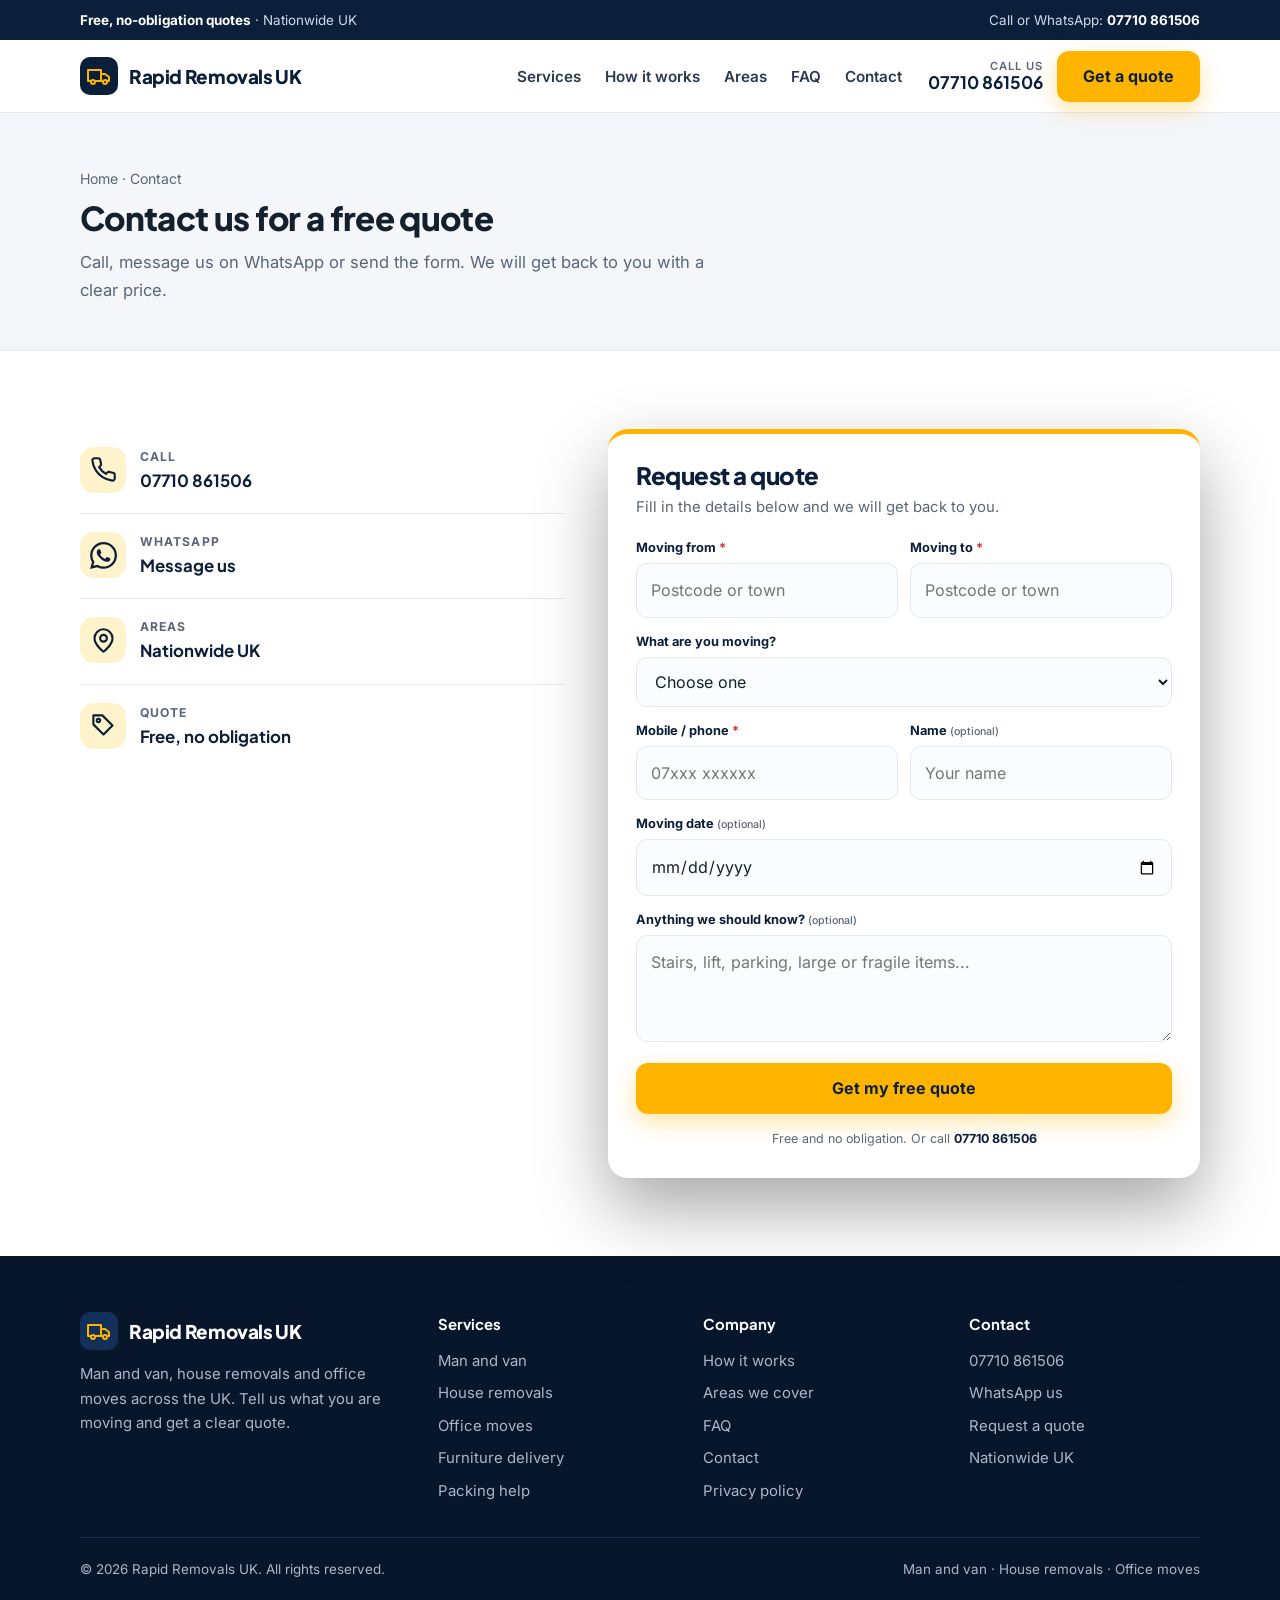
==== contact/index.html @ 9b93df80 "Suprascriere fisiere" ====
<!DOCTYPE html>
<html lang="en-GB">
<head>
<meta charset="UTF-8">
<meta name="viewport" content="width=device-width, initial-scale=1">
<title>Contact & Free Quote | Rapid Removals UK</title>
<meta name="description" content="Call, WhatsApp or send a request for a free removals quote anywhere in the UK.">
<link rel="canonical" href="https://www.example.co.uk/contact/">
<meta name="robots" content="index, follow, max-image-preview:large">
<meta name="theme-color" content="#0b1f3a">
<meta property="og:type" content="website">
<meta property="og:locale" content="en_GB">
<meta property="og:site_name" content="Rapid Removals UK">
<meta property="og:title" content="Contact & Free Quote | Rapid Removals UK">
<meta property="og:description" content="Call, WhatsApp or send a request for a free removals quote anywhere in the UK.">
<meta property="og:url" content="https://www.example.co.uk/contact/">
<link rel="icon" href="/favicon.svg" type="image/svg+xml">
<link rel="stylesheet" href="/assets/fonts.css">
<link rel="stylesheet" href="/assets/style.css">
</head>
<body>
<div class="topbar"><div class="wrap"><span><b>Free, no-obligation quotes</b> · Nationwide UK</span><span>Call or WhatsApp: <b>07710 861506</b></span></div></div>
<header class="hdr">
  <div class="wrap">
    <a class="brand" href="/" aria-label="Rapid Removals UK home"><i><svg viewBox="0 0 24 24" fill="none" stroke="#ffb400" stroke-width="2" stroke-linecap="round" stroke-linejoin="round"><path d="M1 6h13v11H1zM14 10h4l4 3v4h-8z"/><circle cx="6" cy="18" r="2" fill="#0b1f3a"/><circle cx="18" cy="18" r="2" fill="#0b1f3a"/></svg></i><span>Rapid Removals UK</span></a>
    <nav class="nav" aria-label="Main"><a href="/#services">Services</a><a href="/#how">How it works</a><a href="/#areas">Areas</a><a href="/#faq">FAQ</a><a href="/contact/">Contact</a></nav>
    <div class="hdr-cta"><a class="hdr-tel" href="tel:+447710861506"><span>Call us</span><b>07710 861506</b></a><a class="btn btn-p" href="/#quote">Get a quote</a></div>
    <button class="burger" aria-label="Menu" aria-expanded="false"><span></span></button>
  </div>
  <nav class="mnav" aria-label="Mobile"><a href="/#services">Services</a><a href="/#how">How it works</a><a href="/#areas">Areas</a><a href="/#faq">FAQ</a><a href="/contact/">Contact</a><a class="btn btn-d btn-blk" href="tel:+447710861506"><svg viewBox="0 0 24 24" fill="none" stroke="currentColor" stroke-width="1.9" stroke-linecap="round" stroke-linejoin="round" aria-hidden="true"><path d="M22 16.9v3a2 2 0 0 1-2.2 2 19.8 19.8 0 0 1-8.6-3.1 19.5 19.5 0 0 1-6-6A19.8 19.8 0 0 1 2.1 4.2 2 2 0 0 1 4.1 2h3a2 2 0 0 1 2 1.7c.1 1 .4 1.9.7 2.8a2 2 0 0 1-.5 2.1L8.1 9.9a16 16 0 0 0 6 6l1.3-1.2a2 2 0 0 1 2.1-.5c.9.3 1.8.6 2.8.7a2 2 0 0 1 1.7 2z"/></svg> 07710 861506</a><a class="btn btn-p btn-blk" href="/#quote">Get a free quote</a></nav>
</header>
<main>
<div class="page-h"><div class="wrap"><div class="crumb"><a href="/">Home</a> · Contact</div><h1>Contact us for a free quote</h1><p>Call, message us on WhatsApp or send the form. We will get back to you with a clear price.</p></div></div>
<section><div class="wrap"><div class="contact">
<div>
<div class="crow"><div class="ic"><svg viewBox="0 0 24 24" fill="none" stroke="currentColor" stroke-width="1.9" stroke-linecap="round" stroke-linejoin="round" aria-hidden="true"><path d="M22 16.9v3a2 2 0 0 1-2.2 2 19.8 19.8 0 0 1-8.6-3.1 19.5 19.5 0 0 1-6-6A19.8 19.8 0 0 1 2.1 4.2 2 2 0 0 1 4.1 2h3a2 2 0 0 1 2 1.7c.1 1 .4 1.9.7 2.8a2 2 0 0 1-.5 2.1L8.1 9.9a16 16 0 0 0 6 6l1.3-1.2a2 2 0 0 1 2.1-.5c.9.3 1.8.6 2.8.7a2 2 0 0 1 1.7 2z"/></svg></div><div><span>Call</span><b><a href="tel:+447710861506">07710 861506</a></b></div></div>
<div class="crow"><div class="ic"><svg viewBox="0 0 24 24" fill="currentColor" stroke="none" stroke-width="1.9" stroke-linecap="round" stroke-linejoin="round" aria-hidden="true"><path d="M17.472 14.382c-.297-.149-1.758-.867-2.03-.967-.273-.099-.471-.148-.67.15-.197.297-.767.966-.94 1.164-.173.199-.347.223-.644.075-.297-.15-1.255-.463-2.39-1.475-.883-.788-1.48-1.761-1.653-2.059-.173-.297-.018-.458.13-.606.134-.133.298-.347.446-.52.149-.174.198-.298.298-.497.099-.198.05-.371-.025-.52-.075-.149-.669-1.612-.916-2.207-.242-.579-.487-.5-.669-.51-.173-.008-.371-.01-.57-.01-.198 0-.52.074-.792.372-.272.297-1.04 1.016-1.04 2.479 0 1.462 1.065 2.875 1.213 3.074.149.198 2.096 3.2 5.077 4.487.709.306 1.262.489 1.694.625.712.227 1.36.195 1.871.118.571-.085 1.758-.719 2.006-1.413.248-.694.248-1.289.173-1.413-.074-.124-.272-.198-.57-.347m-5.421 7.403h-.004a9.87 9.87 0 01-5.031-1.378l-.361-.214-3.741.982.998-3.648-.235-.374a9.86 9.86 0 01-1.51-5.26c.001-5.45 4.436-9.884 9.888-9.884 2.64 0 5.122 1.03 6.988 2.898a9.825 9.825 0 012.893 6.994c-.003 5.45-4.437 9.884-9.885 9.884m8.413-18.297A11.815 11.815 0 0012.05 0C5.495 0 .16 5.335.157 11.892c0 2.096.547 4.142 1.588 5.945L.057 24l6.305-1.654a11.882 11.882 0 005.683 1.448h.005c6.554 0 11.89-5.335 11.893-11.893a11.821 11.821 0 00-3.48-8.413Z"/></svg></div><div><span>WhatsApp</span><b><a href="https://wa.me/447710861506?text=Hello%21%20I%27d%20like%20a%20removals%20quote." target="_blank" rel="noopener">Message us</a></b></div></div>
<div class="crow"><div class="ic"><svg viewBox="0 0 24 24" fill="none" stroke="currentColor" stroke-width="1.9" stroke-linecap="round" stroke-linejoin="round" aria-hidden="true"><path d="M20 10c0 6-8 12-8 12s-8-6-8-12a8 8 0 1 1 16 0z"/><circle cx="12" cy="10" r="3"/></svg></div><div><span>Areas</span><b>Nationwide UK</b></div></div>
<div class="crow"><div class="ic"><svg viewBox="0 0 24 24" fill="none" stroke="currentColor" stroke-width="1.9" stroke-linecap="round" stroke-linejoin="round" aria-hidden="true"><path d="M20 12l-8 8-9-9V3h8z"/><circle cx="7.5" cy="7.5" r="1.5"/></svg></div><div><span>Quote</span><b>Free, no obligation</b></div></div>
</div>
<div class="formcard" id="ct-form">
  <h2>Request a quote</h2>
  <p class="fsub">Fill in the details below and we will get back to you.</p>
  <form data-lead novalidate>
    <div class="ferr">Please check your phone number and both locations, then try again.</div>
    <div class="fok" role="status"></div>
    <input class="hp" type="text" name="company" tabindex="-1" autocomplete="off" aria-hidden="true">
    <div class="fgrid">
      <div class="f2">
        <div class="field"><label for="ct-f">Moving from <i>*</i></label><input id="ct-f" name="from" type="text" placeholder="Postcode or town" autocomplete="postal-code"></div>
        <div class="field"><label for="ct-t">Moving to <i>*</i></label><input id="ct-t" name="to" type="text" placeholder="Postcode or town"></div>
      </div>
      <div class="field"><label for="ct-w">What are you moving?</label>
        <select id="ct-w" name="what"><option value="">Choose one</option><option>A few items / single item</option><option>Studio or 1-bed flat</option><option>2-bed home</option><option>3-bed home or larger</option><option>Office or commercial move</option><option>Not sure yet</option></select></div>
      <div class="f2">
        <div class="field"><label for="ct-p">Mobile / phone <i>*</i></label><input id="ct-p" name="phone" type="tel" inputmode="tel" autocomplete="tel" placeholder="07xxx xxxxxx"></div>
        <div class="field"><label for="ct-n">Name <small>(optional)</small></label><input id="ct-n" name="name" type="text" autocomplete="name" placeholder="Your name"></div>
      </div>
      <div class="field"><label for="ct-d">Moving date <small>(optional)</small></label><input id="ct-d" name="date" type="date"></div>
      <div class="field"><label for="ct-m">Anything we should know? <small>(optional)</small></label><textarea id="ct-m" name="message" rows="3" placeholder="Stairs, lift, parking, large or fragile items..."></textarea></div>
      <button class="btn btn-p btn-blk" type="submit">Get my free quote</button>
      <p class="fnote">Free and no obligation. Or call <a href="tel:+447710861506">07710 861506</a></p>
    </div>
  </form>
</div>
</div></div></section>
</main>
<nav class="bar" aria-label="Quick actions">
<a class="b1" href="tel:+447710861506"><svg viewBox="0 0 24 24" fill="none" stroke="currentColor" stroke-width="1.9" stroke-linecap="round" stroke-linejoin="round" aria-hidden="true"><path d="M22 16.9v3a2 2 0 0 1-2.2 2 19.8 19.8 0 0 1-8.6-3.1 19.5 19.5 0 0 1-6-6A19.8 19.8 0 0 1 2.1 4.2 2 2 0 0 1 4.1 2h3a2 2 0 0 1 2 1.7c.1 1 .4 1.9.7 2.8a2 2 0 0 1-.5 2.1L8.1 9.9a16 16 0 0 0 6 6l1.3-1.2a2 2 0 0 1 2.1-.5c.9.3 1.8.6 2.8.7a2 2 0 0 1 1.7 2z"/></svg><span>Call</span></a>
<a class="b2" href="https://wa.me/447710861506?text=Hello%21%20I%27d%20like%20a%20removals%20quote." target="_blank" rel="noopener"><svg viewBox="0 0 24 24" fill="currentColor" stroke="none" stroke-width="1.9" stroke-linecap="round" stroke-linejoin="round" aria-hidden="true"><path d="M17.472 14.382c-.297-.149-1.758-.867-2.03-.967-.273-.099-.471-.148-.67.15-.197.297-.767.966-.94 1.164-.173.199-.347.223-.644.075-.297-.15-1.255-.463-2.39-1.475-.883-.788-1.48-1.761-1.653-2.059-.173-.297-.018-.458.13-.606.134-.133.298-.347.446-.52.149-.174.198-.298.298-.497.099-.198.05-.371-.025-.52-.075-.149-.669-1.612-.916-2.207-.242-.579-.487-.5-.669-.51-.173-.008-.371-.01-.57-.01-.198 0-.52.074-.792.372-.272.297-1.04 1.016-1.04 2.479 0 1.462 1.065 2.875 1.213 3.074.149.198 2.096 3.2 5.077 4.487.709.306 1.262.489 1.694.625.712.227 1.36.195 1.871.118.571-.085 1.758-.719 2.006-1.413.248-.694.248-1.289.173-1.413-.074-.124-.272-.198-.57-.347m-5.421 7.403h-.004a9.87 9.87 0 01-5.031-1.378l-.361-.214-3.741.982.998-3.648-.235-.374a9.86 9.86 0 01-1.51-5.26c.001-5.45 4.436-9.884 9.888-9.884 2.64 0 5.122 1.03 6.988 2.898a9.825 9.825 0 012.893 6.994c-.003 5.45-4.437 9.884-9.885 9.884m8.413-18.297A11.815 11.815 0 0012.05 0C5.495 0 .16 5.335.157 11.892c0 2.096.547 4.142 1.588 5.945L.057 24l6.305-1.654a11.882 11.882 0 005.683 1.448h.005c6.554 0 11.89-5.335 11.893-11.893a11.821 11.821 0 00-3.48-8.413Z"/></svg><span>WhatsApp</span></a>
<a class="b3" href="/#quote"><svg viewBox="0 0 24 24" fill="none" stroke="currentColor" stroke-width="1.9" stroke-linecap="round" stroke-linejoin="round" aria-hidden="true"><rect x="4" y="2" width="16" height="20" rx="2"/><path d="M8 7h8M8 11h8M8 15h5"/></svg><span>Quote</span></a>
</nav>
<footer class="ftr"><div class="wrap">
<div class="g">
<div><a class="brand" href="/"><i><svg viewBox="0 0 24 24" fill="none" stroke="#ffb400" stroke-width="2" stroke-linecap="round" stroke-linejoin="round"><path d="M1 6h13v11H1zM14 10h4l4 3v4h-8z"/><circle cx="6" cy="18" r="2" fill="#0b1f3a"/><circle cx="18" cy="18" r="2" fill="#0b1f3a"/></svg></i><span>Rapid Removals UK</span></a><p>Man and van, house removals and office moves across the UK. Tell us what you are moving and get a clear quote.</p></div>
<div><h4>Services</h4><ul><li><a href="/#services">Man and van</a></li><li><a href="/#services">House removals</a></li><li><a href="/#services">Office moves</a></li><li><a href="/#services">Furniture delivery</a></li><li><a href="/#services">Packing help</a></li></ul></div>
<div><h4>Company</h4><ul><li><a href="/#how">How it works</a></li><li><a href="/#areas">Areas we cover</a></li><li><a href="/#faq">FAQ</a></li><li><a href="/contact/">Contact</a></li><li><a href="/privacy/">Privacy policy</a></li></ul></div>
<div><h4>Contact</h4><ul><li><a href="tel:+447710861506">07710 861506</a></li><li><a href="https://wa.me/447710861506?text=Hello%21%20I%27d%20like%20a%20removals%20quote." target="_blank" rel="noopener">WhatsApp us</a></li><li><a href="/contact/">Request a quote</a></li><li>Nationwide UK</li></ul></div>
</div>
<div class="b"><span>© <span data-yr></span> Rapid Removals UK. All rights reserved.</span><span>Man and van · House removals · Office moves</span></div>
</div></footer>
<script src="/assets/script.js" defer></script>
</body>
</html>
---- assets/fonts.css ----
@font-face{font-family:'Inter';font-weight:400;font-display:swap;src:url(./fonts/inter-400-latin.woff2) format('woff2')}
@font-face{font-family:'Inter';font-weight:500;font-display:swap;src:url(./fonts/inter-500-latin.woff2) format('woff2')}
@font-face{font-family:'Inter';font-weight:600;font-display:swap;src:url(./fonts/inter-600-latin.woff2) format('woff2')}
@font-face{font-family:'Inter';font-weight:700;font-display:swap;src:url(./fonts/inter-700-latin.woff2) format('woff2')}
@font-face{font-family:'Plus Jakarta Sans';font-weight:700;font-display:swap;src:url(./fonts/jakarta-700-latin.woff2) format('woff2')}
@font-face{font-family:'Plus Jakarta Sans';font-weight:800;font-display:swap;src:url(./fonts/jakarta-800-latin.woff2) format('woff2')}
---- assets/style.css ----
:root{--navy:#0b1f3a;--navy2:#12305a;--amber:#ffb400;--amber-d:#e69f00;--ink:#14202e;--muted:#5a6678;--line:#e3e8f0;--soft:#f4f6fa;--white:#fff;--green:#1c8f55;--r:14px;--shadow:0 1px 2px rgba(11,31,58,.05),0 10px 34px rgba(11,31,58,.09);--max:1160px;--ff:"Inter",system-ui,-apple-system,"Segoe UI",Roboto,sans-serif;--fh:"Plus Jakarta Sans","Inter",sans-serif}
*,*::before,*::after{box-sizing:border-box;margin:0;padding:0}
html{scroll-behavior:smooth;-webkit-text-size-adjust:100%}
body{font-family:var(--ff);color:var(--ink);background:#fff;font-size:16.5px;line-height:1.65;-webkit-font-smoothing:antialiased;overflow-x:hidden}
img,svg{max-width:100%;display:block}a{color:inherit;text-decoration:none}
button,input,select,textarea{font:inherit;color:inherit}
h1,h2,h3{font-family:var(--fh);font-weight:800;line-height:1.12;letter-spacing:-.02em}
h2{font-size:clamp(1.7rem,3.5vw,2.45rem)}h3{font-size:1.16rem}
p{color:var(--muted)}
.wrap{max-width:var(--max);margin:0 auto;padding:0 20px}
section{padding:78px 0}.soft{background:var(--soft)}
.kicker{display:inline-block;font-size:.78rem;font-weight:700;letter-spacing:.12em;text-transform:uppercase;color:var(--navy2);background:#fff3cc;padding:5px 12px;border-radius:99px;margin-bottom:14px}
.sec-head{max-width:700px;margin-bottom:40px}.sec-head p{margin-top:12px}
.btn{display:inline-flex;align-items:center;justify-content:center;gap:9px;padding:14px 24px;border-radius:12px;font-weight:700;border:2px solid transparent;cursor:pointer;transition:transform .2s,background .2s,box-shadow .2s;font-size:1rem;line-height:1.2}
.btn svg{width:19px;height:19px}.btn:hover{transform:translateY(-2px)}
.btn-p{background:var(--amber);color:var(--navy);box-shadow:0 8px 22px rgba(255,180,0,.35)}.btn-p:hover{background:var(--amber-d)}
.btn-d{background:var(--navy);color:#fff}.btn-d:hover{background:var(--navy2)}
.btn-o{background:#fff;border-color:var(--line);color:var(--navy)}.btn-o:hover{border-color:var(--navy)}
.btn-w{background:#1fa855;color:#fff}.btn-blk{width:100%}
.topbar{background:var(--navy);color:#cfd9ea;font-size:.84rem}.topbar .wrap{display:flex;justify-content:space-between;gap:16px;padding-top:9px;padding-bottom:9px}.topbar b{color:#fff}
.hdr{position:sticky;top:0;z-index:50;background:rgba(255,255,255,.96);backdrop-filter:blur(10px);border-bottom:1px solid var(--line)}
.hdr .wrap{display:flex;align-items:center;gap:26px;height:72px}
.brand{display:flex;align-items:center;gap:11px;font-family:var(--fh);font-weight:800;font-size:1.18rem;color:var(--navy);letter-spacing:-.02em}
.brand i{width:38px;height:38px;border-radius:10px;background:var(--navy);display:grid;place-items:center}.brand i svg{width:24px;height:24px}
.nav{display:flex;gap:24px;margin-left:auto;font-weight:600;font-size:.95rem}.nav a{color:var(--ink-2,#2b3a4e)}.nav a:hover{color:var(--navy2)}
.hdr-cta{display:flex;align-items:center;gap:14px}.hdr-tel{display:flex;flex-direction:column;line-height:1.15;text-align:right}.hdr-tel span{font-size:.7rem;text-transform:uppercase;letter-spacing:.09em;color:var(--muted);font-weight:600}.hdr-tel b{font-family:var(--fh);font-size:1.08rem;color:var(--navy)}
.burger{display:none;margin-left:auto;width:44px;height:44px;border-radius:10px;border:1px solid var(--line);background:#fff;cursor:pointer}
.burger span,.burger span::before,.burger span::after{display:block;width:20px;height:2px;background:var(--navy);margin:0 auto;position:relative;content:""}
.burger span::before{position:absolute;top:-6px;left:0}.burger span::after{position:absolute;top:6px;left:0}
.mnav{display:none;flex-direction:column;padding:10px 20px 20px;border-top:1px solid var(--line);background:#fff}.mnav.open{display:flex}.mnav a{padding:13px 0;font-weight:600;border-bottom:1px solid var(--line)}.mnav .btn{margin-top:14px;border-bottom:0}
.hero{position:relative;color:#fff;padding:64px 0 78px;background:linear-gradient(135deg,rgba(11,31,58,.97) 0%,rgba(18,48,90,.93) 100%);background-color:var(--navy);overflow:hidden}
.hero::after{content:"";position:absolute;right:-120px;top:-120px;width:420px;height:420px;border-radius:50%;background:radial-gradient(circle,rgba(255,180,0,.22),transparent 70%)}
.hero .grid{display:grid;grid-template-columns:1.1fr .9fr;gap:48px;align-items:center;position:relative;z-index:2}
.eyebrow{display:inline-flex;align-items:center;gap:8px;background:rgba(255,255,255,.1);border:1px solid rgba(255,255,255,.18);padding:7px 14px;border-radius:99px;font-size:.82rem;font-weight:700;letter-spacing:.05em;text-transform:uppercase;margin-bottom:20px}
.hero h1{font-size:clamp(2.2rem,5vw,3.6rem)}.hero h1 em{font-style:normal;color:var(--amber)}
.hero .lead{color:#d3dcec;font-size:1.12rem;margin:18px 0 26px;max-width:560px}
.pills{display:flex;flex-wrap:wrap;gap:10px;margin-bottom:26px}.pill{display:inline-flex;align-items:center;gap:8px;background:rgba(255,255,255,.1);border-radius:99px;padding:8px 15px;font-size:.9rem;font-weight:600}.pill svg{width:16px;height:16px;color:var(--amber)}
.hero-act{display:flex;flex-wrap:wrap;gap:12px}.hero .btn-o{background:transparent;color:#fff;border-color:rgba(255,255,255,.35)}.hero .btn-o:hover{border-color:#fff}
.van{margin-top:34px;max-width:440px;opacity:.95}
.formcard{background:#fff;color:var(--ink);border-radius:20px;padding:28px;box-shadow:0 30px 70px rgba(0,0,0,.35);border-top:5px solid var(--amber)}
.formcard h2{font-size:1.5rem;color:var(--navy)}.fsub{font-size:.93rem;margin:6px 0 18px}
.fgrid{display:grid;gap:13px}.f2{display:grid;grid-template-columns:1fr 1fr;gap:12px}
.field label{display:block;font-size:.8rem;font-weight:700;color:var(--navy);margin-bottom:5px}.field label small{font-weight:500;color:var(--muted)}.field i{color:#d33;font-style:normal}
.field input,.field select,.field textarea{width:100%;padding:13px 14px;border:1.5px solid var(--line);border-radius:11px;background:#fbfcfe;font-size:1rem;transition:border .2s,box-shadow .2s}
.field input:focus,.field select:focus,.field textarea:focus{outline:0;border-color:var(--navy2);box-shadow:0 0 0 4px rgba(18,48,90,.1)}
.hp{position:absolute;left:-9999px;opacity:0}.fnote{font-size:.78rem;color:var(--muted);text-align:center;margin-top:2px}.fnote a{font-weight:700;color:var(--navy)}
.ferr,.fok{display:none;border-radius:10px;padding:12px 14px;font-size:.92rem;margin-bottom:12px;font-weight:500}.ferr{background:#fdecec;color:#a11d1d}.fok{background:#e6f6ee;color:#12663c}.ferr.show,.fok.show{display:block}.fok a{text-decoration:underline;font-weight:700}
.strip{background:#fff;border-bottom:1px solid var(--line)}.strip .in{display:grid;grid-template-columns:repeat(4,1fr);gap:20px;padding:26px 0}.st{display:flex;align-items:center;gap:13px}.st svg{width:34px;height:34px;color:var(--navy2);flex:none}.st b{display:block;font-family:var(--fh);color:var(--navy);line-height:1.2}.st span{font-size:.86rem;color:var(--muted)}
.grid3{display:grid;grid-template-columns:repeat(3,1fr);gap:22px}.grid2{display:grid;grid-template-columns:repeat(2,1fr);gap:22px}
.card{background:#fff;border:1px solid var(--line);border-radius:var(--r);padding:26px;box-shadow:var(--shadow);transition:transform .25s,border-color .25s}.card:hover{transform:translateY(-4px);border-color:var(--amber)}
.ic{width:52px;height:52px;border-radius:14px;background:#fff3cc;display:grid;place-items:center;margin-bottom:16px}.ic svg{width:27px;height:27px;color:var(--navy)}
.card p{margin-top:8px;font-size:.96rem}.card .link{display:inline-block;margin-top:14px;font-weight:700;color:var(--navy2)}
.steps{display:grid;grid-template-columns:repeat(3,1fr);gap:22px;counter-reset:s}.step{position:relative;padding:28px;background:#fff;border-radius:var(--r);border:1px solid var(--line)}.step::before{counter-increment:s;content:"0" counter(s);font-family:var(--fh);font-weight:800;font-size:2.4rem;color:var(--amber);display:block;line-height:1;margin-bottom:12px}.step p{margin-top:8px;font-size:.96rem}
.chips{display:flex;flex-wrap:wrap;gap:10px}.chip{background:#fff;border:1px solid var(--line);border-radius:99px;padding:9px 17px;font-weight:600;font-size:.92rem;color:var(--navy)}
.zgrid{display:grid;grid-template-columns:repeat(auto-fill,minmax(250px,1fr));gap:16px}.zc{background:#fff;border:1px solid var(--line);border-radius:var(--r);padding:20px}.zc h3{font-size:1.02rem;color:var(--navy2);margin-bottom:10px}.zc ul{list-style:none;display:flex;flex-wrap:wrap;gap:6px}.zc li{font-size:.84rem;font-weight:600;background:var(--soft);border-radius:99px;padding:4px 11px;color:var(--navy)}
.acc{max-width:860px;margin:0 auto}.acc-i{border-bottom:1px solid var(--line)}.acc-q{width:100%;text-align:left;background:none;border:0;padding:20px 40px 20px 0;font-family:var(--fh);font-weight:800;font-size:1.08rem;color:var(--navy);cursor:pointer;position:relative}.acc-q::after{content:"+";position:absolute;right:6px;top:50%;transform:translateY(-50%);font-size:1.6rem;color:var(--amber-d);transition:transform .25s}.acc-i.open .acc-q::after{transform:translateY(-50%) rotate(45deg)}.acc-a{max-height:0;overflow:hidden;transition:max-height .3s}.acc-a div{padding:0 0 20px;color:var(--muted)}
.cta{background:linear-gradient(135deg,var(--navy),var(--navy2));color:#fff}.cta .grid{display:grid;grid-template-columns:1fr 1fr;gap:48px;align-items:center}.cta p{color:#d3dcec;margin:14px 0 24px}.cta .btn-o{background:transparent;color:#fff;border-color:rgba(255,255,255,.35)}.cta .formcard p{color:var(--muted);margin:6px 0 18px}.cta .formcard .fnote{margin:2px 0 0}
.ftr{background:#07162b;color:#aab6cb;padding:56px 0 28px;font-size:.93rem}.ftr .g{display:grid;grid-template-columns:1.4fr 1fr 1fr 1fr;gap:34px}.ftr h4{color:#fff;font-family:var(--fh);margin-bottom:12px}.ftr ul{list-style:none;display:grid;gap:8px}.ftr a:hover{color:var(--amber)}.ftr .brand{color:#fff;margin-bottom:12px}.ftr .brand i{background:#12305a}.ftr p{color:#aab6cb}
.ftr .b{border-top:1px solid #1b2d4a;margin-top:34px;padding-top:20px;display:flex;justify-content:space-between;gap:14px;flex-wrap:wrap;font-size:.84rem}
.bar{display:none;position:fixed;left:0;right:0;bottom:0;z-index:90;background:rgba(255,255,255,.97);backdrop-filter:blur(12px);border-top:1px solid var(--line);padding:9px 10px calc(9px + env(safe-area-inset-bottom));gap:8px}
.bar a{flex:1;display:flex;flex-direction:column;align-items:center;gap:3px;padding:9px 4px;border-radius:12px;font-size:.75rem;font-weight:700}.bar svg{width:20px;height:20px}.bar .b1{background:var(--navy);color:#fff}.bar .b2{background:#1fa855;color:#fff}.bar .b3{background:var(--amber);color:var(--navy)}
.page-h{background:var(--soft);padding:54px 0 46px;border-bottom:1px solid var(--line)}.page-h p{margin-top:12px;max-width:640px}.crumb{font-size:.88rem;color:var(--muted);margin-bottom:10px}
.contact{display:grid;grid-template-columns:.9fr 1.1fr;gap:44px;align-items:start}.crow{display:flex;gap:14px;padding:18px 0;border-bottom:1px solid var(--line)}.crow:last-child{border:0}.crow .ic{margin:0;width:46px;height:46px;flex:none}.crow span{display:block;font-size:.76rem;text-transform:uppercase;letter-spacing:.09em;color:var(--muted);font-weight:700}.crow b{font-family:var(--fh);font-size:1.05rem;color:var(--navy)}
.legal{max-width:820px}.legal h2{font-size:1.4rem;margin:32px 0 10px}.legal p,.legal li{margin-bottom:10px}.legal ul{padding-left:22px;color:var(--muted)}
.rv{opacity:0;transform:translateY(22px);transition:opacity .6s,transform .6s}.rv.in{opacity:1;transform:none}
@media (prefers-reduced-motion:reduce){.rv{opacity:1;transform:none;transition:none}html{scroll-behavior:auto}.btn:hover,.card:hover{transform:none}}
@media (max-width:960px){.hero .grid,.cta .grid,.contact{grid-template-columns:1fr;gap:34px}.grid3,.steps{grid-template-columns:1fr 1fr}.strip .in{grid-template-columns:1fr 1fr}.nav,.hdr-tel,.hdr-cta .btn{display:none}.burger{display:block}.ftr .g{grid-template-columns:1fr 1fr}}
@media (max-width:640px){section{padding:56px 0}.grid3,.grid2,.steps{grid-template-columns:1fr}.f2{grid-template-columns:1fr}.topbar .wrap span:last-child{display:none}.bar{display:flex}body{padding-bottom:76px}.hero{padding:40px 0 52px}.formcard{padding:22px}.ftr .g{grid-template-columns:1fr}.hdr .wrap{height:64px}.van{display:none}.strip .in{grid-template-columns:1fr}}
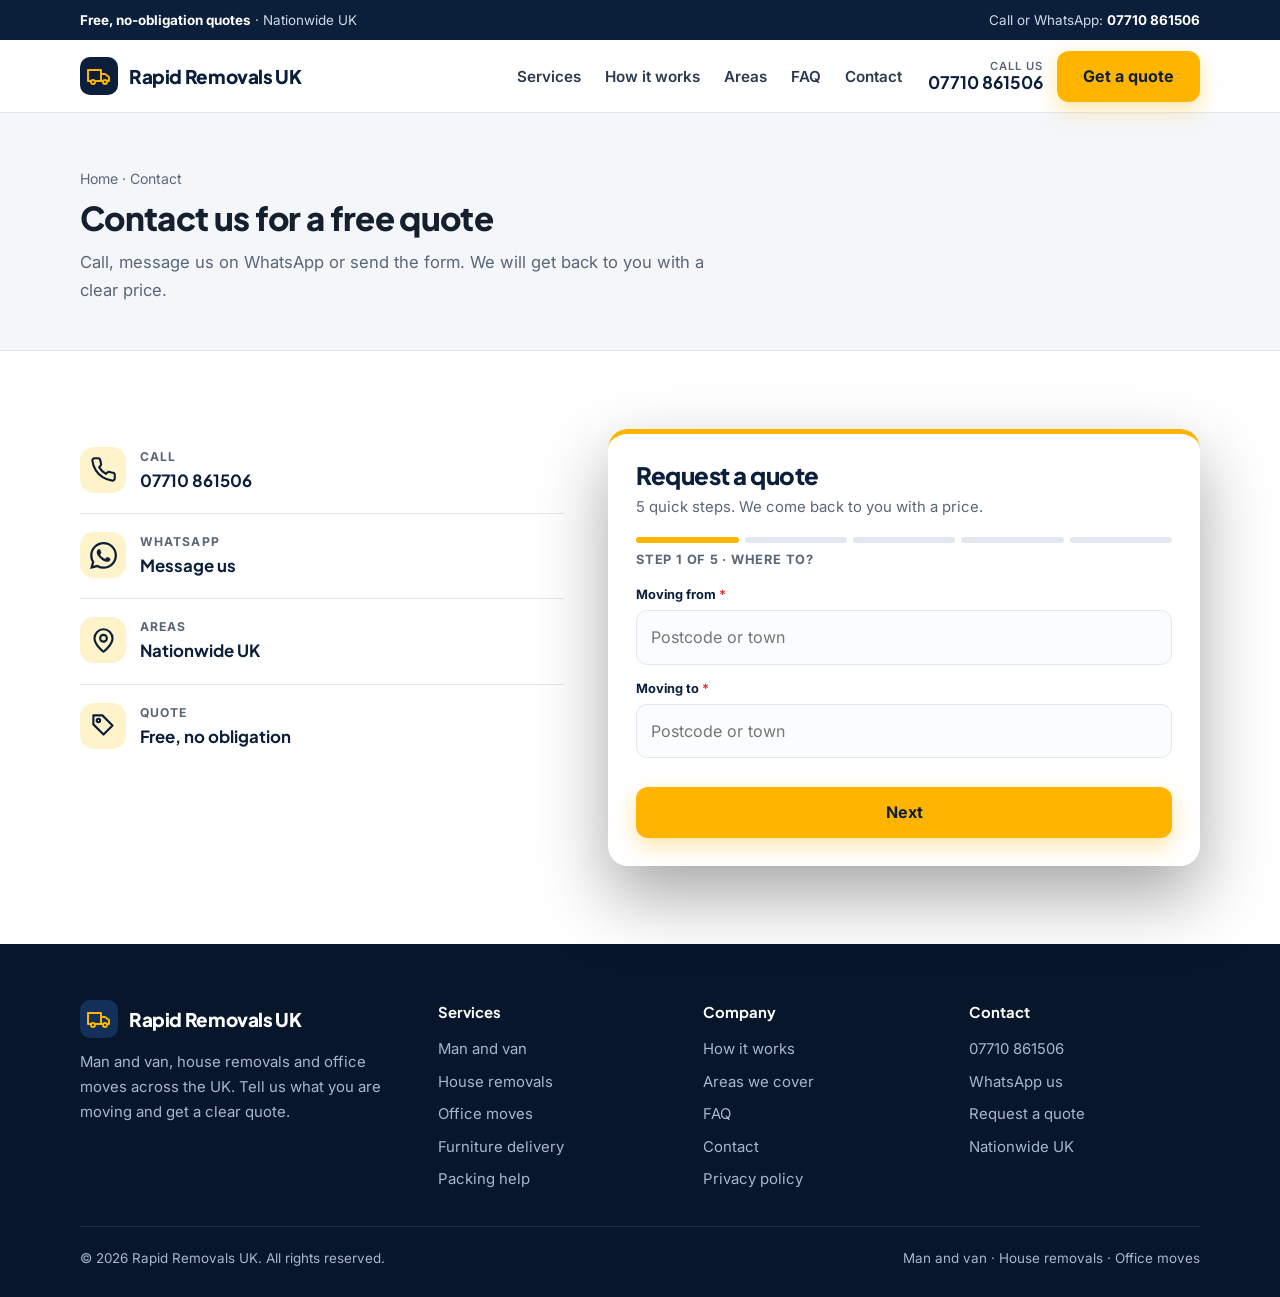
==== commit 288d3e31: "Suprascriere fisiere" ====
--- a/contact/index.html
+++ b/contact/index.html
@@ -14,23 +14,23 @@
 <meta property="og:title" content="Contact & Free Quote | Rapid Removals UK">
 <meta property="og:description" content="Call, WhatsApp or send a request for a free removals quote anywhere in the UK.">
 <meta property="og:url" content="https://www.example.co.uk/contact/">
-<link rel="icon" href="/favicon.svg" type="image/svg+xml">
-<link rel="stylesheet" href="/assets/fonts.css">
-<link rel="stylesheet" href="/assets/style.css">
+<link rel="icon" href="../favicon.svg" type="image/svg+xml">
+<link rel="stylesheet" href="../assets/fonts.css">
+<link rel="stylesheet" href="../assets/style.css">
 </head>
 <body>
 <div class="topbar"><div class="wrap"><span><b>Free, no-obligation quotes</b> · Nationwide UK</span><span>Call or WhatsApp: <b>07710 861506</b></span></div></div>
 <header class="hdr">
   <div class="wrap">
-    <a class="brand" href="/" aria-label="Rapid Removals UK home"><i><svg viewBox="0 0 24 24" fill="none" stroke="#ffb400" stroke-width="2" stroke-linecap="round" stroke-linejoin="round"><path d="M1 6h13v11H1zM14 10h4l4 3v4h-8z"/><circle cx="6" cy="18" r="2" fill="#0b1f3a"/><circle cx="18" cy="18" r="2" fill="#0b1f3a"/></svg></i><span>Rapid Removals UK</span></a>
-    <nav class="nav" aria-label="Main"><a href="/#services">Services</a><a href="/#how">How it works</a><a href="/#areas">Areas</a><a href="/#faq">FAQ</a><a href="/contact/">Contact</a></nav>
-    <div class="hdr-cta"><a class="hdr-tel" href="tel:+447710861506"><span>Call us</span><b>07710 861506</b></a><a class="btn btn-p" href="/#quote">Get a quote</a></div>
+    <a class="brand" href="../" aria-label="Rapid Removals UK home"><i><svg viewBox="0 0 24 24" fill="none" stroke="#ffb400" stroke-width="2" stroke-linecap="round" stroke-linejoin="round"><path d="M1 6h13v11H1zM14 10h4l4 3v4h-8z"/><circle cx="6" cy="18" r="2" fill="#0b1f3a"/><circle cx="18" cy="18" r="2" fill="#0b1f3a"/></svg></i><span>Rapid Removals UK</span></a>
+    <nav class="nav" aria-label="Main"><a href="../#services">Services</a><a href="../#how">How it works</a><a href="../#areas">Areas</a><a href="../#faq">FAQ</a><a href="../contact/">Contact</a></nav>
+    <div class="hdr-cta"><a class="hdr-tel" href="tel:+447710861506"><span>Call us</span><b>07710 861506</b></a><a class="btn btn-p" href="../#quote">Get a quote</a></div>
     <button class="burger" aria-label="Menu" aria-expanded="false"><span></span></button>
   </div>
-  <nav class="mnav" aria-label="Mobile"><a href="/#services">Services</a><a href="/#how">How it works</a><a href="/#areas">Areas</a><a href="/#faq">FAQ</a><a href="/contact/">Contact</a><a class="btn btn-d btn-blk" href="tel:+447710861506"><svg viewBox="0 0 24 24" fill="none" stroke="currentColor" stroke-width="1.9" stroke-linecap="round" stroke-linejoin="round" aria-hidden="true"><path d="M22 16.9v3a2 2 0 0 1-2.2 2 19.8 19.8 0 0 1-8.6-3.1 19.5 19.5 0 0 1-6-6A19.8 19.8 0 0 1 2.1 4.2 2 2 0 0 1 4.1 2h3a2 2 0 0 1 2 1.7c.1 1 .4 1.9.7 2.8a2 2 0 0 1-.5 2.1L8.1 9.9a16 16 0 0 0 6 6l1.3-1.2a2 2 0 0 1 2.1-.5c.9.3 1.8.6 2.8.7a2 2 0 0 1 1.7 2z"/></svg> 07710 861506</a><a class="btn btn-p btn-blk" href="/#quote">Get a free quote</a></nav>
+  <nav class="mnav" aria-label="Mobile"><a href="../#services">Services</a><a href="../#how">How it works</a><a href="../#areas">Areas</a><a href="../#faq">FAQ</a><a href="../contact/">Contact</a><a class="btn btn-d btn-blk" href="tel:+447710861506"><svg viewBox="0 0 24 24" fill="none" stroke="currentColor" stroke-width="1.9" stroke-linecap="round" stroke-linejoin="round" aria-hidden="true"><path d="M22 16.9v3a2 2 0 0 1-2.2 2 19.8 19.8 0 0 1-8.6-3.1 19.5 19.5 0 0 1-6-6A19.8 19.8 0 0 1 2.1 4.2 2 2 0 0 1 4.1 2h3a2 2 0 0 1 2 1.7c.1 1 .4 1.9.7 2.8a2 2 0 0 1-.5 2.1L8.1 9.9a16 16 0 0 0 6 6l1.3-1.2a2 2 0 0 1 2.1-.5c.9.3 1.8.6 2.8.7a2 2 0 0 1 1.7 2z"/></svg> 07710 861506</a><a class="btn btn-p btn-blk" href="../#quote">Get a free quote</a></nav>
 </header>
 <main>
-<div class="page-h"><div class="wrap"><div class="crumb"><a href="/">Home</a> · Contact</div><h1>Contact us for a free quote</h1><p>Call, message us on WhatsApp or send the form. We will get back to you with a clear price.</p></div></div>
+<div class="page-h"><div class="wrap"><div class="crumb"><a href="../">Home</a> · Contact</div><h1>Contact us for a free quote</h1><p>Call, message us on WhatsApp or send the form. We will get back to you with a clear price.</p></div></div>
 <section><div class="wrap"><div class="contact">
 <div>
 <div class="crow"><div class="ic"><svg viewBox="0 0 24 24" fill="none" stroke="currentColor" stroke-width="1.9" stroke-linecap="round" stroke-linejoin="round" aria-hidden="true"><path d="M22 16.9v3a2 2 0 0 1-2.2 2 19.8 19.8 0 0 1-8.6-3.1 19.5 19.5 0 0 1-6-6A19.8 19.8 0 0 1 2.1 4.2 2 2 0 0 1 4.1 2h3a2 2 0 0 1 2 1.7c.1 1 .4 1.9.7 2.8a2 2 0 0 1-.5 2.1L8.1 9.9a16 16 0 0 0 6 6l1.3-1.2a2 2 0 0 1 2.1-.5c.9.3 1.8.6 2.8.7a2 2 0 0 1 1.7 2z"/></svg></div><div><span>Call</span><b><a href="tel:+447710861506">07710 861506</a></b></div></div>
@@ -40,27 +40,51 @@
 </div>
 <div class="formcard" id="ct-form">
   <h2>Request a quote</h2>
-  <p class="fsub">Fill in the details below and we will get back to you.</p>
-  <form data-lead novalidate>
-    <div class="ferr">Please check your phone number and both locations, then try again.</div>
+  <p class="fsub">5 quick steps. We come back to you with a price.</p>
+  <form data-wizard novalidate>
+    <div class="prog" aria-hidden="true"><i class="on"></i><i></i><i></i><i></i><i></i></div>
+    <div class="plabel">Step 1 of 5 · Where to?</div>
+    <div class="ferr" role="alert"></div>
     <div class="fok" role="status"></div>
     <input class="hp" type="text" name="company" tabindex="-1" autocomplete="off" aria-hidden="true">
-    <div class="fgrid">
+    <div class="pane on"><div class="fgrid">
+      <div class="field"><label for="ct-f">Moving from <i>*</i></label><input id="ct-f" name="from" type="text" placeholder="Postcode or town"></div>
+      <div class="field"><label for="ct-t">Moving to <i>*</i></label><input id="ct-t" name="to" type="text" placeholder="Postcode or town"></div>
+      <div class="wnav"><button class="btn btn-p" type="button" data-next>Next</button></div>
+    </div></div>
+    <div class="pane"><h3 class="q">What are you moving?</h3>
+      <div class="opts"><label class="opt"><input type="radio" name="size" value="A few items / single item"><span>A few items / single item</span></label><label class="opt"><input type="radio" name="size" value="Studio or 1-bed flat"><span>Studio or 1-bed flat</span></label><label class="opt"><input type="radio" name="size" value="2-bed home"><span>2-bed home</span></label><label class="opt"><input type="radio" name="size" value="3-bed home or larger"><span>3-bed home or larger</span></label><label class="opt"><input type="radio" name="size" value="Office or commercial move"><span>Office or commercial move</span></label><label class="opt"><input type="radio" name="size" value="Not sure yet"><span>Not sure yet</span></label></div>
+      <p class="hint" style="margin-top:14px">Any large items? <small>(optional)</small></p>
+      <div class="opts"><label class="opt"><input type="checkbox" name="items" value="Sofa"><span>Sofa</span></label><label class="opt"><input type="checkbox" name="items" value="Bed / mattress"><span>Bed / mattress</span></label><label class="opt"><input type="checkbox" name="items" value="Wardrobe"><span>Wardrobe</span></label><label class="opt"><input type="checkbox" name="items" value="Fridge / washer"><span>Fridge / washer</span></label><label class="opt"><input type="checkbox" name="items" value="Boxes / bags"><span>Boxes / bags</span></label><label class="opt"><input type="checkbox" name="items" value="Desk / office"><span>Desk / office</span></label><label class="opt"><input type="checkbox" name="items" value="Bike"><span>Bike</span></label><label class="opt"><input type="checkbox" name="items" value="Other large items"><span>Other large items</span></label></div>
+      <div class="wnav"><button class="btn btn-o back" type="button" data-back>Back</button><button class="btn btn-p" type="button" data-next>Next</button></div>
+    </div>
+    <div class="pane"><h3 class="q">Choose your service</h3>
+      <div class="opts one">
+        <label class="opt"><input type="radio" name="service" value="Basic - you carry, we drive" checked><span><b>Basic</b><em>Van and driver. You pack, carry and load your items; we drive and deliver.</em></span></label>
+        <label class="opt"><input type="radio" name="service" value="Premium - full service, we carry everything"><span><b>Premium · Full service</b><em>Our crew dismantles your furniture and carries everything out, loads, drives, unloads and carries it in.</em></span></label>
+      </div>
+      <p class="hint" style="margin-top:12px">Not sure? Pick one now and we will confirm the details with you.</p>
+      <div class="wnav"><button class="btn btn-o back" type="button" data-back>Back</button><button class="btn btn-p" type="button" data-next>Next</button></div>
+    </div>
+    <div class="pane"><div class="fgrid">
+      <div class="field"><label for="ct-d">Moving date <small>(optional)</small></label><input id="ct-d" name="date" type="date"></div>
+      <label class="opt"><input type="checkbox" name="flex" value="1"><span>My dates are flexible</span></label>
       <div class="f2">
-        <div class="field"><label for="ct-f">Moving from <i>*</i></label><input id="ct-f" name="from" type="text" placeholder="Postcode or town" autocomplete="postal-code"></div>
-        <div class="field"><label for="ct-t">Moving to <i>*</i></label><input id="ct-t" name="to" type="text" placeholder="Postcode or town"></div>
+        <div class="field"><label for="ct-af">Pick-up access</label><select id="ct-af" name="access_from"><option value="">Choose</option><option>Ground floor / house</option><option>Stairs (no lift)</option><option>Lift available</option><option>Not sure</option></select></div>
+        <div class="field"><label for="ct-at">Drop-off access</label><select id="ct-at" name="access_to"><option value="">Choose</option><option>Ground floor / house</option><option>Stairs (no lift)</option><option>Lift available</option><option>Not sure</option></select></div>
       </div>
-      <div class="field"><label for="ct-w">What are you moving?</label>
-        <select id="ct-w" name="what"><option value="">Choose one</option><option>A few items / single item</option><option>Studio or 1-bed flat</option><option>2-bed home</option><option>3-bed home or larger</option><option>Office or commercial move</option><option>Not sure yet</option></select></div>
+      <div class="field"><label for="ct-m">Anything else? <small>(optional)</small></label><textarea id="ct-m" name="message" rows="2" placeholder="Parking, fragile or very heavy items..."></textarea></div>
+      <div class="wnav"><button class="btn btn-o back" type="button" data-back>Back</button><button class="btn btn-p" type="button" data-next>Next</button></div>
+    </div></div>
+    <div class="pane"><div class="fgrid">
+      <div class="field"><label for="ct-p">Mobile / phone <i>*</i></label><input id="ct-p" name="phone" type="tel" inputmode="tel" autocomplete="tel" placeholder="07xxx xxxxxx"></div>
       <div class="f2">
-        <div class="field"><label for="ct-p">Mobile / phone <i>*</i></label><input id="ct-p" name="phone" type="tel" inputmode="tel" autocomplete="tel" placeholder="07xxx xxxxxx"></div>
         <div class="field"><label for="ct-n">Name <small>(optional)</small></label><input id="ct-n" name="name" type="text" autocomplete="name" placeholder="Your name"></div>
+        <div class="field"><label for="ct-e">Email <small>(optional)</small></label><input id="ct-e" name="email" type="email" autocomplete="email" placeholder="you@email.com"></div>
       </div>
-      <div class="field"><label for="ct-d">Moving date <small>(optional)</small></label><input id="ct-d" name="date" type="date"></div>
-      <div class="field"><label for="ct-m">Anything we should know? <small>(optional)</small></label><textarea id="ct-m" name="message" rows="3" placeholder="Stairs, lift, parking, large or fragile items..."></textarea></div>
-      <button class="btn btn-p btn-blk" type="submit">Get my free quote</button>
+      <div class="wnav"><button class="btn btn-o back" type="button" data-back>Back</button><button class="btn btn-p" type="submit">Get my free quote</button></div>
       <p class="fnote">Free and no obligation. Or call <a href="tel:+447710861506">07710 861506</a></p>
-    </div>
+    </div></div>
   </form>
 </div>
 </div></div></section>
@@ -68,17 +92,17 @@
 <nav class="bar" aria-label="Quick actions">
 <a class="b1" href="tel:+447710861506"><svg viewBox="0 0 24 24" fill="none" stroke="currentColor" stroke-width="1.9" stroke-linecap="round" stroke-linejoin="round" aria-hidden="true"><path d="M22 16.9v3a2 2 0 0 1-2.2 2 19.8 19.8 0 0 1-8.6-3.1 19.5 19.5 0 0 1-6-6A19.8 19.8 0 0 1 2.1 4.2 2 2 0 0 1 4.1 2h3a2 2 0 0 1 2 1.7c.1 1 .4 1.9.7 2.8a2 2 0 0 1-.5 2.1L8.1 9.9a16 16 0 0 0 6 6l1.3-1.2a2 2 0 0 1 2.1-.5c.9.3 1.8.6 2.8.7a2 2 0 0 1 1.7 2z"/></svg><span>Call</span></a>
 <a class="b2" href="https://wa.me/447710861506?text=Hello%21%20I%27d%20like%20a%20removals%20quote." target="_blank" rel="noopener"><svg viewBox="0 0 24 24" fill="currentColor" stroke="none" stroke-width="1.9" stroke-linecap="round" stroke-linejoin="round" aria-hidden="true"><path d="M17.472 14.382c-.297-.149-1.758-.867-2.03-.967-.273-.099-.471-.148-.67.15-.197.297-.767.966-.94 1.164-.173.199-.347.223-.644.075-.297-.15-1.255-.463-2.39-1.475-.883-.788-1.48-1.761-1.653-2.059-.173-.297-.018-.458.13-.606.134-.133.298-.347.446-.52.149-.174.198-.298.298-.497.099-.198.05-.371-.025-.52-.075-.149-.669-1.612-.916-2.207-.242-.579-.487-.5-.669-.51-.173-.008-.371-.01-.57-.01-.198 0-.52.074-.792.372-.272.297-1.04 1.016-1.04 2.479 0 1.462 1.065 2.875 1.213 3.074.149.198 2.096 3.2 5.077 4.487.709.306 1.262.489 1.694.625.712.227 1.36.195 1.871.118.571-.085 1.758-.719 2.006-1.413.248-.694.248-1.289.173-1.413-.074-.124-.272-.198-.57-.347m-5.421 7.403h-.004a9.87 9.87 0 01-5.031-1.378l-.361-.214-3.741.982.998-3.648-.235-.374a9.86 9.86 0 01-1.51-5.26c.001-5.45 4.436-9.884 9.888-9.884 2.64 0 5.122 1.03 6.988 2.898a9.825 9.825 0 012.893 6.994c-.003 5.45-4.437 9.884-9.885 9.884m8.413-18.297A11.815 11.815 0 0012.05 0C5.495 0 .16 5.335.157 11.892c0 2.096.547 4.142 1.588 5.945L.057 24l6.305-1.654a11.882 11.882 0 005.683 1.448h.005c6.554 0 11.89-5.335 11.893-11.893a11.821 11.821 0 00-3.48-8.413Z"/></svg><span>WhatsApp</span></a>
-<a class="b3" href="/#quote"><svg viewBox="0 0 24 24" fill="none" stroke="currentColor" stroke-width="1.9" stroke-linecap="round" stroke-linejoin="round" aria-hidden="true"><rect x="4" y="2" width="16" height="20" rx="2"/><path d="M8 7h8M8 11h8M8 15h5"/></svg><span>Quote</span></a>
+<a class="b3" href="../#quote"><svg viewBox="0 0 24 24" fill="none" stroke="currentColor" stroke-width="1.9" stroke-linecap="round" stroke-linejoin="round" aria-hidden="true"><rect x="4" y="2" width="16" height="20" rx="2"/><path d="M8 7h8M8 11h8M8 15h5"/></svg><span>Quote</span></a>
 </nav>
 <footer class="ftr"><div class="wrap">
 <div class="g">
-<div><a class="brand" href="/"><i><svg viewBox="0 0 24 24" fill="none" stroke="#ffb400" stroke-width="2" stroke-linecap="round" stroke-linejoin="round"><path d="M1 6h13v11H1zM14 10h4l4 3v4h-8z"/><circle cx="6" cy="18" r="2" fill="#0b1f3a"/><circle cx="18" cy="18" r="2" fill="#0b1f3a"/></svg></i><span>Rapid Removals UK</span></a><p>Man and van, house removals and office moves across the UK. Tell us what you are moving and get a clear quote.</p></div>
-<div><h4>Services</h4><ul><li><a href="/#services">Man and van</a></li><li><a href="/#services">House removals</a></li><li><a href="/#services">Office moves</a></li><li><a href="/#services">Furniture delivery</a></li><li><a href="/#services">Packing help</a></li></ul></div>
-<div><h4>Company</h4><ul><li><a href="/#how">How it works</a></li><li><a href="/#areas">Areas we cover</a></li><li><a href="/#faq">FAQ</a></li><li><a href="/contact/">Contact</a></li><li><a href="/privacy/">Privacy policy</a></li></ul></div>
-<div><h4>Contact</h4><ul><li><a href="tel:+447710861506">07710 861506</a></li><li><a href="https://wa.me/447710861506?text=Hello%21%20I%27d%20like%20a%20removals%20quote." target="_blank" rel="noopener">WhatsApp us</a></li><li><a href="/contact/">Request a quote</a></li><li>Nationwide UK</li></ul></div>
+<div><a class="brand" href="../"><i><svg viewBox="0 0 24 24" fill="none" stroke="#ffb400" stroke-width="2" stroke-linecap="round" stroke-linejoin="round"><path d="M1 6h13v11H1zM14 10h4l4 3v4h-8z"/><circle cx="6" cy="18" r="2" fill="#0b1f3a"/><circle cx="18" cy="18" r="2" fill="#0b1f3a"/></svg></i><span>Rapid Removals UK</span></a><p>Man and van, house removals and office moves across the UK. Tell us what you are moving and get a clear quote.</p></div>
+<div><h4>Services</h4><ul><li><a href="../#services">Man and van</a></li><li><a href="../#services">House removals</a></li><li><a href="../#services">Office moves</a></li><li><a href="../#services">Furniture delivery</a></li><li><a href="../#services">Packing help</a></li></ul></div>
+<div><h4>Company</h4><ul><li><a href="../#how">How it works</a></li><li><a href="../#areas">Areas we cover</a></li><li><a href="../#faq">FAQ</a></li><li><a href="../contact/">Contact</a></li><li><a href="../privacy/">Privacy policy</a></li></ul></div>
+<div><h4>Contact</h4><ul><li><a href="tel:+447710861506">07710 861506</a></li><li><a href="https://wa.me/447710861506?text=Hello%21%20I%27d%20like%20a%20removals%20quote." target="_blank" rel="noopener">WhatsApp us</a></li><li><a href="../contact/">Request a quote</a></li><li>Nationwide UK</li></ul></div>
 </div>
 <div class="b"><span>© <span data-yr></span> Rapid Removals UK. All rights reserved.</span><span>Man and van · House removals · Office moves</span></div>
 </div></footer>
-<script src="/assets/script.js" defer></script>
+<script src="../assets/script.js" defer></script>
 </body>
 </html>
--- a/assets/style.css
+++ b/assets/style.css
@@ -67,3 +67,15 @@
 @media (prefers-reduced-motion:reduce){.rv{opacity:1;transform:none;transition:none}html{scroll-behavior:auto}.btn:hover,.card:hover{transform:none}}
 @media (max-width:960px){.hero .grid,.cta .grid,.contact{grid-template-columns:1fr;gap:34px}.grid3,.steps{grid-template-columns:1fr 1fr}.strip .in{grid-template-columns:1fr 1fr}.nav,.hdr-tel,.hdr-cta .btn{display:none}.burger{display:block}.ftr .g{grid-template-columns:1fr 1fr}}
 @media (max-width:640px){section{padding:56px 0}.grid3,.grid2,.steps{grid-template-columns:1fr}.f2{grid-template-columns:1fr}.topbar .wrap span:last-child{display:none}.bar{display:flex}body{padding-bottom:76px}.hero{padding:40px 0 52px}.formcard{padding:22px}.ftr .g{grid-template-columns:1fr}.hdr .wrap{height:64px}.van{display:none}.strip .in{grid-template-columns:1fr}}
+
+.prog{display:flex;gap:6px;margin:4px 0 6px}.prog i{flex:1;height:6px;border-radius:99px;background:var(--line);transition:background .3s}.prog i.on{background:var(--amber)}
+.plabel{font-size:.8rem;font-weight:700;color:var(--muted);margin-bottom:14px;text-transform:uppercase;letter-spacing:.06em}
+.pane{display:none}.pane.on{display:block;animation:pin .3s}
+@keyframes pin{from{opacity:0;transform:translateX(12px)}to{opacity:1;transform:none}}
+.opts{display:grid;grid-template-columns:1fr 1fr;gap:10px}.opts.one{grid-template-columns:1fr}
+.opt{position:relative}.opt input{position:absolute;opacity:0;inset:0;cursor:pointer;width:100%;height:100%;margin:0}
+.opt span{display:flex;align-items:center;gap:9px;padding:13px 14px;border:1.5px solid var(--line);border-radius:11px;background:#fbfcfe;font-weight:600;font-size:.92rem;color:var(--navy);line-height:1.25;transition:border .2s,background .2s}
+.opt input:checked+span{border-color:var(--amber-d);background:#fff6d9}.opt input:focus-visible+span{box-shadow:0 0 0 4px rgba(18,48,90,.15)}
+.hint{font-size:.82rem;color:var(--muted);margin:2px 0 10px}
+.wnav{display:flex;gap:10px;margin-top:16px}.wnav .btn{flex:1}.wnav .back{flex:0 0 auto;padding-left:18px;padding-right:18px}
+.hero .grid>*,.cta .grid>*,.contact>*,.fgrid>*,.f2>*,.opts>*{min-width:0}.formcard{max-width:100%}.opts.one .opt span{flex-direction:column;align-items:flex-start;gap:3px}.opts.one .opt em{font-style:normal;font-weight:500;font-size:.84rem;color:var(--muted)}.formcard h3.q{font-size:1.1rem;color:var(--navy);margin-bottom:12px}
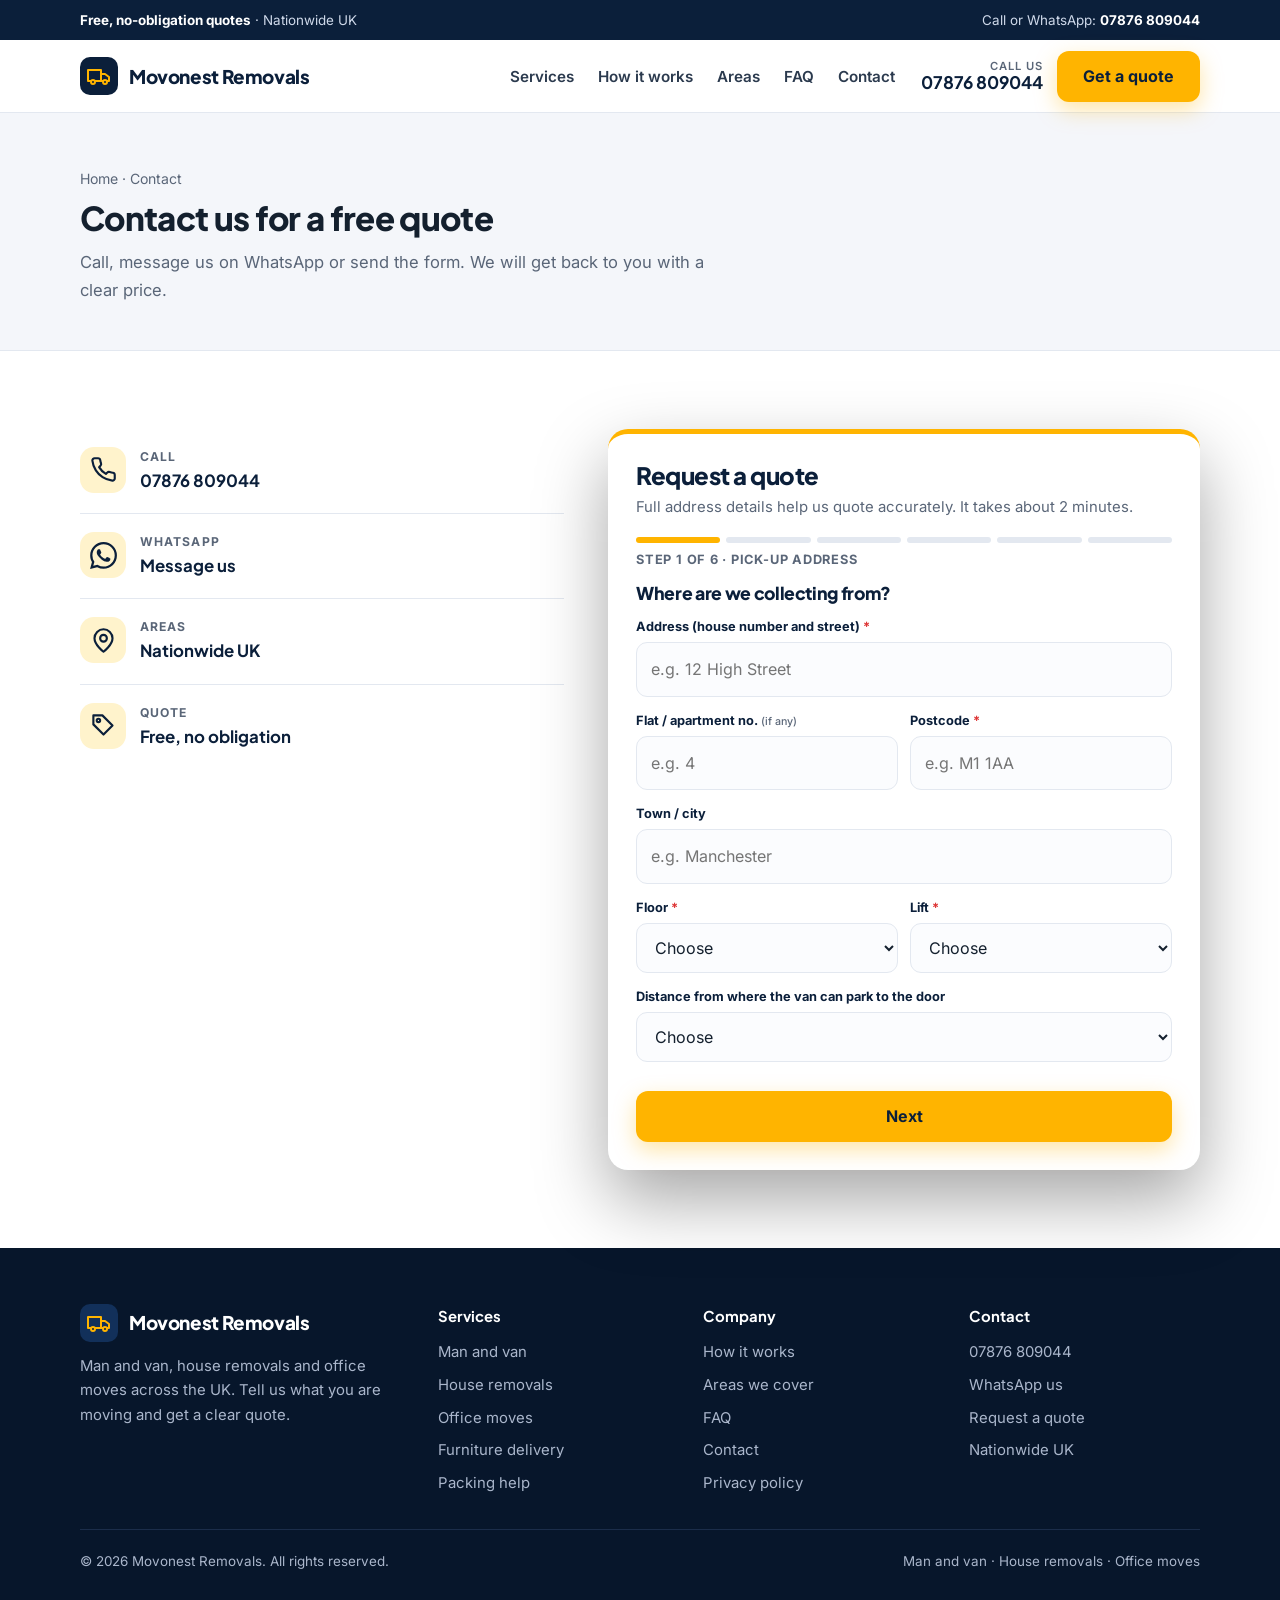
==== commit 19d0e0bf: "Suprascriere fisiere" ====
--- a/contact/index.html
+++ b/contact/index.html
@@ -3,54 +3,77 @@
 <head>
 <meta charset="UTF-8">
 <meta name="viewport" content="width=device-width, initial-scale=1">
-<title>Contact & Free Quote | Rapid Removals UK</title>
+<title>Contact & Free Quote | Movonest Removals</title>
 <meta name="description" content="Call, WhatsApp or send a request for a free removals quote anywhere in the UK.">
-<link rel="canonical" href="https://www.example.co.uk/contact/">
+<link rel="canonical" href="https://movonestremovals.com/contact/">
 <meta name="robots" content="index, follow, max-image-preview:large">
 <meta name="theme-color" content="#0b1f3a">
 <meta property="og:type" content="website">
 <meta property="og:locale" content="en_GB">
-<meta property="og:site_name" content="Rapid Removals UK">
-<meta property="og:title" content="Contact & Free Quote | Rapid Removals UK">
+<meta property="og:site_name" content="Movonest Removals">
+<meta property="og:title" content="Contact & Free Quote | Movonest Removals">
 <meta property="og:description" content="Call, WhatsApp or send a request for a free removals quote anywhere in the UK.">
-<meta property="og:url" content="https://www.example.co.uk/contact/">
+<meta property="og:url" content="https://movonestremovals.com/contact/">
 <link rel="icon" href="../favicon.svg" type="image/svg+xml">
 <link rel="stylesheet" href="../assets/fonts.css">
 <link rel="stylesheet" href="../assets/style.css">
 </head>
 <body>
-<div class="topbar"><div class="wrap"><span><b>Free, no-obligation quotes</b> · Nationwide UK</span><span>Call or WhatsApp: <b>07710 861506</b></span></div></div>
+<div class="topbar"><div class="wrap"><span><b>Free, no-obligation quotes</b> · Nationwide UK</span><span>Call or WhatsApp: <b>07876 809044</b></span></div></div>
 <header class="hdr">
   <div class="wrap">
-    <a class="brand" href="../" aria-label="Rapid Removals UK home"><i><svg viewBox="0 0 24 24" fill="none" stroke="#ffb400" stroke-width="2" stroke-linecap="round" stroke-linejoin="round"><path d="M1 6h13v11H1zM14 10h4l4 3v4h-8z"/><circle cx="6" cy="18" r="2" fill="#0b1f3a"/><circle cx="18" cy="18" r="2" fill="#0b1f3a"/></svg></i><span>Rapid Removals UK</span></a>
+    <a class="brand" href="../" aria-label="Movonest Removals home"><i><svg viewBox="0 0 24 24" fill="none" stroke="#ffb400" stroke-width="2" stroke-linecap="round" stroke-linejoin="round"><path d="M1 6h13v11H1zM14 10h4l4 3v4h-8z"/><circle cx="6" cy="18" r="2" fill="#0b1f3a"/><circle cx="18" cy="18" r="2" fill="#0b1f3a"/></svg></i><span>Movonest Removals</span></a>
     <nav class="nav" aria-label="Main"><a href="../#services">Services</a><a href="../#how">How it works</a><a href="../#areas">Areas</a><a href="../#faq">FAQ</a><a href="../contact/">Contact</a></nav>
-    <div class="hdr-cta"><a class="hdr-tel" href="tel:+447710861506"><span>Call us</span><b>07710 861506</b></a><a class="btn btn-p" href="../#quote">Get a quote</a></div>
+    <div class="hdr-cta"><a class="hdr-tel" href="tel:+447876809044"><span>Call us</span><b>07876 809044</b></a><a class="btn btn-p" href="../#quote">Get a quote</a></div>
     <button class="burger" aria-label="Menu" aria-expanded="false"><span></span></button>
   </div>
-  <nav class="mnav" aria-label="Mobile"><a href="../#services">Services</a><a href="../#how">How it works</a><a href="../#areas">Areas</a><a href="../#faq">FAQ</a><a href="../contact/">Contact</a><a class="btn btn-d btn-blk" href="tel:+447710861506"><svg viewBox="0 0 24 24" fill="none" stroke="currentColor" stroke-width="1.9" stroke-linecap="round" stroke-linejoin="round" aria-hidden="true"><path d="M22 16.9v3a2 2 0 0 1-2.2 2 19.8 19.8 0 0 1-8.6-3.1 19.5 19.5 0 0 1-6-6A19.8 19.8 0 0 1 2.1 4.2 2 2 0 0 1 4.1 2h3a2 2 0 0 1 2 1.7c.1 1 .4 1.9.7 2.8a2 2 0 0 1-.5 2.1L8.1 9.9a16 16 0 0 0 6 6l1.3-1.2a2 2 0 0 1 2.1-.5c.9.3 1.8.6 2.8.7a2 2 0 0 1 1.7 2z"/></svg> 07710 861506</a><a class="btn btn-p btn-blk" href="../#quote">Get a free quote</a></nav>
+  <nav class="mnav" aria-label="Mobile"><a href="../#services">Services</a><a href="../#how">How it works</a><a href="../#areas">Areas</a><a href="../#faq">FAQ</a><a href="../contact/">Contact</a><a class="btn btn-d btn-blk" href="tel:+447876809044"><svg viewBox="0 0 24 24" fill="none" stroke="currentColor" stroke-width="1.9" stroke-linecap="round" stroke-linejoin="round" aria-hidden="true"><path d="M22 16.9v3a2 2 0 0 1-2.2 2 19.8 19.8 0 0 1-8.6-3.1 19.5 19.5 0 0 1-6-6A19.8 19.8 0 0 1 2.1 4.2 2 2 0 0 1 4.1 2h3a2 2 0 0 1 2 1.7c.1 1 .4 1.9.7 2.8a2 2 0 0 1-.5 2.1L8.1 9.9a16 16 0 0 0 6 6l1.3-1.2a2 2 0 0 1 2.1-.5c.9.3 1.8.6 2.8.7a2 2 0 0 1 1.7 2z"/></svg> 07876 809044</a><a class="btn btn-p btn-blk" href="../#quote">Get a free quote</a></nav>
 </header>
 <main>
 <div class="page-h"><div class="wrap"><div class="crumb"><a href="../">Home</a> · Contact</div><h1>Contact us for a free quote</h1><p>Call, message us on WhatsApp or send the form. We will get back to you with a clear price.</p></div></div>
 <section><div class="wrap"><div class="contact">
 <div>
-<div class="crow"><div class="ic"><svg viewBox="0 0 24 24" fill="none" stroke="currentColor" stroke-width="1.9" stroke-linecap="round" stroke-linejoin="round" aria-hidden="true"><path d="M22 16.9v3a2 2 0 0 1-2.2 2 19.8 19.8 0 0 1-8.6-3.1 19.5 19.5 0 0 1-6-6A19.8 19.8 0 0 1 2.1 4.2 2 2 0 0 1 4.1 2h3a2 2 0 0 1 2 1.7c.1 1 .4 1.9.7 2.8a2 2 0 0 1-.5 2.1L8.1 9.9a16 16 0 0 0 6 6l1.3-1.2a2 2 0 0 1 2.1-.5c.9.3 1.8.6 2.8.7a2 2 0 0 1 1.7 2z"/></svg></div><div><span>Call</span><b><a href="tel:+447710861506">07710 861506</a></b></div></div>
-<div class="crow"><div class="ic"><svg viewBox="0 0 24 24" fill="currentColor" stroke="none" stroke-width="1.9" stroke-linecap="round" stroke-linejoin="round" aria-hidden="true"><path d="M17.472 14.382c-.297-.149-1.758-.867-2.03-.967-.273-.099-.471-.148-.67.15-.197.297-.767.966-.94 1.164-.173.199-.347.223-.644.075-.297-.15-1.255-.463-2.39-1.475-.883-.788-1.48-1.761-1.653-2.059-.173-.297-.018-.458.13-.606.134-.133.298-.347.446-.52.149-.174.198-.298.298-.497.099-.198.05-.371-.025-.52-.075-.149-.669-1.612-.916-2.207-.242-.579-.487-.5-.669-.51-.173-.008-.371-.01-.57-.01-.198 0-.52.074-.792.372-.272.297-1.04 1.016-1.04 2.479 0 1.462 1.065 2.875 1.213 3.074.149.198 2.096 3.2 5.077 4.487.709.306 1.262.489 1.694.625.712.227 1.36.195 1.871.118.571-.085 1.758-.719 2.006-1.413.248-.694.248-1.289.173-1.413-.074-.124-.272-.198-.57-.347m-5.421 7.403h-.004a9.87 9.87 0 01-5.031-1.378l-.361-.214-3.741.982.998-3.648-.235-.374a9.86 9.86 0 01-1.51-5.26c.001-5.45 4.436-9.884 9.888-9.884 2.64 0 5.122 1.03 6.988 2.898a9.825 9.825 0 012.893 6.994c-.003 5.45-4.437 9.884-9.885 9.884m8.413-18.297A11.815 11.815 0 0012.05 0C5.495 0 .16 5.335.157 11.892c0 2.096.547 4.142 1.588 5.945L.057 24l6.305-1.654a11.882 11.882 0 005.683 1.448h.005c6.554 0 11.89-5.335 11.893-11.893a11.821 11.821 0 00-3.48-8.413Z"/></svg></div><div><span>WhatsApp</span><b><a href="https://wa.me/447710861506?text=Hello%21%20I%27d%20like%20a%20removals%20quote." target="_blank" rel="noopener">Message us</a></b></div></div>
+<div class="crow"><div class="ic"><svg viewBox="0 0 24 24" fill="none" stroke="currentColor" stroke-width="1.9" stroke-linecap="round" stroke-linejoin="round" aria-hidden="true"><path d="M22 16.9v3a2 2 0 0 1-2.2 2 19.8 19.8 0 0 1-8.6-3.1 19.5 19.5 0 0 1-6-6A19.8 19.8 0 0 1 2.1 4.2 2 2 0 0 1 4.1 2h3a2 2 0 0 1 2 1.7c.1 1 .4 1.9.7 2.8a2 2 0 0 1-.5 2.1L8.1 9.9a16 16 0 0 0 6 6l1.3-1.2a2 2 0 0 1 2.1-.5c.9.3 1.8.6 2.8.7a2 2 0 0 1 1.7 2z"/></svg></div><div><span>Call</span><b><a href="tel:+447876809044">07876 809044</a></b></div></div>
+<div class="crow"><div class="ic"><svg viewBox="0 0 24 24" fill="currentColor" stroke="none" stroke-width="1.9" stroke-linecap="round" stroke-linejoin="round" aria-hidden="true"><path d="M17.472 14.382c-.297-.149-1.758-.867-2.03-.967-.273-.099-.471-.148-.67.15-.197.297-.767.966-.94 1.164-.173.199-.347.223-.644.075-.297-.15-1.255-.463-2.39-1.475-.883-.788-1.48-1.761-1.653-2.059-.173-.297-.018-.458.13-.606.134-.133.298-.347.446-.52.149-.174.198-.298.298-.497.099-.198.05-.371-.025-.52-.075-.149-.669-1.612-.916-2.207-.242-.579-.487-.5-.669-.51-.173-.008-.371-.01-.57-.01-.198 0-.52.074-.792.372-.272.297-1.04 1.016-1.04 2.479 0 1.462 1.065 2.875 1.213 3.074.149.198 2.096 3.2 5.077 4.487.709.306 1.262.489 1.694.625.712.227 1.36.195 1.871.118.571-.085 1.758-.719 2.006-1.413.248-.694.248-1.289.173-1.413-.074-.124-.272-.198-.57-.347m-5.421 7.403h-.004a9.87 9.87 0 01-5.031-1.378l-.361-.214-3.741.982.998-3.648-.235-.374a9.86 9.86 0 01-1.51-5.26c.001-5.45 4.436-9.884 9.888-9.884 2.64 0 5.122 1.03 6.988 2.898a9.825 9.825 0 012.893 6.994c-.003 5.45-4.437 9.884-9.885 9.884m8.413-18.297A11.815 11.815 0 0012.05 0C5.495 0 .16 5.335.157 11.892c0 2.096.547 4.142 1.588 5.945L.057 24l6.305-1.654a11.882 11.882 0 005.683 1.448h.005c6.554 0 11.89-5.335 11.893-11.893a11.821 11.821 0 00-3.48-8.413Z"/></svg></div><div><span>WhatsApp</span><b><a href="https://wa.me/447876809044?text=Hello%21%20I%27d%20like%20a%20removals%20quote." target="_blank" rel="noopener">Message us</a></b></div></div>
 <div class="crow"><div class="ic"><svg viewBox="0 0 24 24" fill="none" stroke="currentColor" stroke-width="1.9" stroke-linecap="round" stroke-linejoin="round" aria-hidden="true"><path d="M20 10c0 6-8 12-8 12s-8-6-8-12a8 8 0 1 1 16 0z"/><circle cx="12" cy="10" r="3"/></svg></div><div><span>Areas</span><b>Nationwide UK</b></div></div>
 <div class="crow"><div class="ic"><svg viewBox="0 0 24 24" fill="none" stroke="currentColor" stroke-width="1.9" stroke-linecap="round" stroke-linejoin="round" aria-hidden="true"><path d="M20 12l-8 8-9-9V3h8z"/><circle cx="7.5" cy="7.5" r="1.5"/></svg></div><div><span>Quote</span><b>Free, no obligation</b></div></div>
 </div>
 <div class="formcard" id="ct-form">
   <h2>Request a quote</h2>
-  <p class="fsub">5 quick steps. We come back to you with a price.</p>
+  <p class="fsub">Full address details help us quote accurately. It takes about 2 minutes.</p>
   <form data-wizard novalidate>
-    <div class="prog" aria-hidden="true"><i class="on"></i><i></i><i></i><i></i><i></i></div>
-    <div class="plabel">Step 1 of 5 · Where to?</div>
+    <div class="prog" aria-hidden="true"><i class="on"></i><i></i><i></i><i></i><i></i><i></i></div>
+    <div class="plabel">Step 1 of 6 · Pick-up address</div>
     <div class="ferr" role="alert"></div>
     <div class="fok" role="status"></div>
     <input class="hp" type="text" name="company" tabindex="-1" autocomplete="off" aria-hidden="true">
-    <div class="pane on"><div class="fgrid">
-      <div class="field"><label for="ct-f">Moving from <i>*</i></label><input id="ct-f" name="from" type="text" placeholder="Postcode or town"></div>
-      <div class="field"><label for="ct-t">Moving to <i>*</i></label><input id="ct-t" name="to" type="text" placeholder="Postcode or town"></div>
+    <div class="pane on"><h3 class="q">Where are we collecting from?</h3><div class="fgrid">
+      <div class="field"><label for="ct-froma">Address (house number and street) <i>*</i></label><input id="ct-froma" name="from_addr" type="text" autocomplete="off" placeholder="e.g. 12 High Street"></div>
+      <div class="f2">
+        <div class="field"><label for="ct-fromfl">Flat / apartment no. <small>(if any)</small></label><input id="ct-fromfl" name="from_flat" type="text" placeholder="e.g. 4"></div>
+        <div class="field"><label for="ct-frompo">Postcode <i>*</i></label><input id="ct-frompo" name="from_post" type="text" autocomplete="off" placeholder="e.g. M1 1AA"></div>
+      </div>
+      <div class="field"><label for="ct-fromtw">Town / city</label><input id="ct-fromtw" name="from_town" type="text" placeholder="e.g. Manchester"></div>
+      <div class="f2">
+        <div class="field"><label for="ct-fromfo">Floor <i>*</i></label><select id="ct-fromfo" name="from_floor"><option value="">Choose</option><option>Ground floor / house</option><option>1st floor</option><option>2nd floor</option><option>3rd floor</option><option>4th floor</option><option>5th floor</option><option>6th floor or higher</option></select></div>
+        <div class="field"><label for="ct-fromli">Lift <i>*</i></label><select id="ct-fromli" name="from_lift"><option value="">Choose</option><option>Yes, lift available</option><option>No lift</option><option>Not applicable (ground floor / house)</option></select></div>
+      </div>
+      <div class="field"><label for="ct-fromdi">Distance from where the van can park to the door</label><select id="ct-fromdi" name="from_dist"><option value="">Choose</option><option>Van can park at the door</option><option>Up to 10 m from the door</option><option>10 to 25 m</option><option>25 to 50 m</option><option>More than 50 m</option><option>Not sure</option></select></div>
       <div class="wnav"><button class="btn btn-p" type="button" data-next>Next</button></div>
+    </div></div>
+    <div class="pane"><h3 class="q">Where are we delivering to?</h3><div class="fgrid">
+      <div class="field"><label for="ct-toa">Address (house number and street) <i>*</i></label><input id="ct-toa" name="to_addr" type="text" autocomplete="off" placeholder="e.g. 12 High Street"></div>
+      <div class="f2">
+        <div class="field"><label for="ct-tofl">Flat / apartment no. <small>(if any)</small></label><input id="ct-tofl" name="to_flat" type="text" placeholder="e.g. 4"></div>
+        <div class="field"><label for="ct-topo">Postcode <i>*</i></label><input id="ct-topo" name="to_post" type="text" autocomplete="off" placeholder="e.g. M1 1AA"></div>
+      </div>
+      <div class="field"><label for="ct-totw">Town / city</label><input id="ct-totw" name="to_town" type="text" placeholder="e.g. Manchester"></div>
+      <div class="f2">
+        <div class="field"><label for="ct-tofo">Floor <i>*</i></label><select id="ct-tofo" name="to_floor"><option value="">Choose</option><option>Ground floor / house</option><option>1st floor</option><option>2nd floor</option><option>3rd floor</option><option>4th floor</option><option>5th floor</option><option>6th floor or higher</option></select></div>
+        <div class="field"><label for="ct-toli">Lift <i>*</i></label><select id="ct-toli" name="to_lift"><option value="">Choose</option><option>Yes, lift available</option><option>No lift</option><option>Not applicable (ground floor / house)</option></select></div>
+      </div>
+      <div class="field"><label for="ct-todi">Distance from where the van can park to the door</label><select id="ct-todi" name="to_dist"><option value="">Choose</option><option>Van can park at the door</option><option>Up to 10 m from the door</option><option>10 to 25 m</option><option>25 to 50 m</option><option>More than 50 m</option><option>Not sure</option></select></div>
+      <div class="wnav"><button class="btn btn-o back" type="button" data-back>Back</button><button class="btn btn-p" type="button" data-next>Next</button></div>
     </div></div>
     <div class="pane"><h3 class="q">What are you moving?</h3>
       <div class="opts"><label class="opt"><input type="radio" name="size" value="A few items / single item"><span>A few items / single item</span></label><label class="opt"><input type="radio" name="size" value="Studio or 1-bed flat"><span>Studio or 1-bed flat</span></label><label class="opt"><input type="radio" name="size" value="2-bed home"><span>2-bed home</span></label><label class="opt"><input type="radio" name="size" value="3-bed home or larger"><span>3-bed home or larger</span></label><label class="opt"><input type="radio" name="size" value="Office or commercial move"><span>Office or commercial move</span></label><label class="opt"><input type="radio" name="size" value="Not sure yet"><span>Not sure yet</span></label></div>
@@ -69,11 +92,7 @@
     <div class="pane"><div class="fgrid">
       <div class="field"><label for="ct-d">Moving date <small>(optional)</small></label><input id="ct-d" name="date" type="date"></div>
       <label class="opt"><input type="checkbox" name="flex" value="1"><span>My dates are flexible</span></label>
-      <div class="f2">
-        <div class="field"><label for="ct-af">Pick-up access</label><select id="ct-af" name="access_from"><option value="">Choose</option><option>Ground floor / house</option><option>Stairs (no lift)</option><option>Lift available</option><option>Not sure</option></select></div>
-        <div class="field"><label for="ct-at">Drop-off access</label><select id="ct-at" name="access_to"><option value="">Choose</option><option>Ground floor / house</option><option>Stairs (no lift)</option><option>Lift available</option><option>Not sure</option></select></div>
-      </div>
-      <div class="field"><label for="ct-m">Anything else? <small>(optional)</small></label><textarea id="ct-m" name="message" rows="2" placeholder="Parking, fragile or very heavy items..."></textarea></div>
+      <div class="field"><label for="ct-m">Anything else we should know? <small>(optional)</small></label><textarea id="ct-m" name="message" rows="3" placeholder="Parking restrictions, fragile or very heavy items..."></textarea></div>
       <div class="wnav"><button class="btn btn-o back" type="button" data-back>Back</button><button class="btn btn-p" type="button" data-next>Next</button></div>
     </div></div>
     <div class="pane"><div class="fgrid">
@@ -83,25 +102,25 @@
         <div class="field"><label for="ct-e">Email <small>(optional)</small></label><input id="ct-e" name="email" type="email" autocomplete="email" placeholder="you@email.com"></div>
       </div>
       <div class="wnav"><button class="btn btn-o back" type="button" data-back>Back</button><button class="btn btn-p" type="submit">Get my free quote</button></div>
-      <p class="fnote">Free and no obligation. Or call <a href="tel:+447710861506">07710 861506</a></p>
+      <p class="fnote">Free and no obligation. Or call <a href="tel:+447876809044">07876 809044</a></p>
     </div></div>
   </form>
 </div>
 </div></div></section>
 </main>
 <nav class="bar" aria-label="Quick actions">
-<a class="b1" href="tel:+447710861506"><svg viewBox="0 0 24 24" fill="none" stroke="currentColor" stroke-width="1.9" stroke-linecap="round" stroke-linejoin="round" aria-hidden="true"><path d="M22 16.9v3a2 2 0 0 1-2.2 2 19.8 19.8 0 0 1-8.6-3.1 19.5 19.5 0 0 1-6-6A19.8 19.8 0 0 1 2.1 4.2 2 2 0 0 1 4.1 2h3a2 2 0 0 1 2 1.7c.1 1 .4 1.9.7 2.8a2 2 0 0 1-.5 2.1L8.1 9.9a16 16 0 0 0 6 6l1.3-1.2a2 2 0 0 1 2.1-.5c.9.3 1.8.6 2.8.7a2 2 0 0 1 1.7 2z"/></svg><span>Call</span></a>
-<a class="b2" href="https://wa.me/447710861506?text=Hello%21%20I%27d%20like%20a%20removals%20quote." target="_blank" rel="noopener"><svg viewBox="0 0 24 24" fill="currentColor" stroke="none" stroke-width="1.9" stroke-linecap="round" stroke-linejoin="round" aria-hidden="true"><path d="M17.472 14.382c-.297-.149-1.758-.867-2.03-.967-.273-.099-.471-.148-.67.15-.197.297-.767.966-.94 1.164-.173.199-.347.223-.644.075-.297-.15-1.255-.463-2.39-1.475-.883-.788-1.48-1.761-1.653-2.059-.173-.297-.018-.458.13-.606.134-.133.298-.347.446-.52.149-.174.198-.298.298-.497.099-.198.05-.371-.025-.52-.075-.149-.669-1.612-.916-2.207-.242-.579-.487-.5-.669-.51-.173-.008-.371-.01-.57-.01-.198 0-.52.074-.792.372-.272.297-1.04 1.016-1.04 2.479 0 1.462 1.065 2.875 1.213 3.074.149.198 2.096 3.2 5.077 4.487.709.306 1.262.489 1.694.625.712.227 1.36.195 1.871.118.571-.085 1.758-.719 2.006-1.413.248-.694.248-1.289.173-1.413-.074-.124-.272-.198-.57-.347m-5.421 7.403h-.004a9.87 9.87 0 01-5.031-1.378l-.361-.214-3.741.982.998-3.648-.235-.374a9.86 9.86 0 01-1.51-5.26c.001-5.45 4.436-9.884 9.888-9.884 2.64 0 5.122 1.03 6.988 2.898a9.825 9.825 0 012.893 6.994c-.003 5.45-4.437 9.884-9.885 9.884m8.413-18.297A11.815 11.815 0 0012.05 0C5.495 0 .16 5.335.157 11.892c0 2.096.547 4.142 1.588 5.945L.057 24l6.305-1.654a11.882 11.882 0 005.683 1.448h.005c6.554 0 11.89-5.335 11.893-11.893a11.821 11.821 0 00-3.48-8.413Z"/></svg><span>WhatsApp</span></a>
+<a class="b1" href="tel:+447876809044"><svg viewBox="0 0 24 24" fill="none" stroke="currentColor" stroke-width="1.9" stroke-linecap="round" stroke-linejoin="round" aria-hidden="true"><path d="M22 16.9v3a2 2 0 0 1-2.2 2 19.8 19.8 0 0 1-8.6-3.1 19.5 19.5 0 0 1-6-6A19.8 19.8 0 0 1 2.1 4.2 2 2 0 0 1 4.1 2h3a2 2 0 0 1 2 1.7c.1 1 .4 1.9.7 2.8a2 2 0 0 1-.5 2.1L8.1 9.9a16 16 0 0 0 6 6l1.3-1.2a2 2 0 0 1 2.1-.5c.9.3 1.8.6 2.8.7a2 2 0 0 1 1.7 2z"/></svg><span>Call</span></a>
+<a class="b2" href="https://wa.me/447876809044?text=Hello%21%20I%27d%20like%20a%20removals%20quote." target="_blank" rel="noopener"><svg viewBox="0 0 24 24" fill="currentColor" stroke="none" stroke-width="1.9" stroke-linecap="round" stroke-linejoin="round" aria-hidden="true"><path d="M17.472 14.382c-.297-.149-1.758-.867-2.03-.967-.273-.099-.471-.148-.67.15-.197.297-.767.966-.94 1.164-.173.199-.347.223-.644.075-.297-.15-1.255-.463-2.39-1.475-.883-.788-1.48-1.761-1.653-2.059-.173-.297-.018-.458.13-.606.134-.133.298-.347.446-.52.149-.174.198-.298.298-.497.099-.198.05-.371-.025-.52-.075-.149-.669-1.612-.916-2.207-.242-.579-.487-.5-.669-.51-.173-.008-.371-.01-.57-.01-.198 0-.52.074-.792.372-.272.297-1.04 1.016-1.04 2.479 0 1.462 1.065 2.875 1.213 3.074.149.198 2.096 3.2 5.077 4.487.709.306 1.262.489 1.694.625.712.227 1.36.195 1.871.118.571-.085 1.758-.719 2.006-1.413.248-.694.248-1.289.173-1.413-.074-.124-.272-.198-.57-.347m-5.421 7.403h-.004a9.87 9.87 0 01-5.031-1.378l-.361-.214-3.741.982.998-3.648-.235-.374a9.86 9.86 0 01-1.51-5.26c.001-5.45 4.436-9.884 9.888-9.884 2.64 0 5.122 1.03 6.988 2.898a9.825 9.825 0 012.893 6.994c-.003 5.45-4.437 9.884-9.885 9.884m8.413-18.297A11.815 11.815 0 0012.05 0C5.495 0 .16 5.335.157 11.892c0 2.096.547 4.142 1.588 5.945L.057 24l6.305-1.654a11.882 11.882 0 005.683 1.448h.005c6.554 0 11.89-5.335 11.893-11.893a11.821 11.821 0 00-3.48-8.413Z"/></svg><span>WhatsApp</span></a>
 <a class="b3" href="../#quote"><svg viewBox="0 0 24 24" fill="none" stroke="currentColor" stroke-width="1.9" stroke-linecap="round" stroke-linejoin="round" aria-hidden="true"><rect x="4" y="2" width="16" height="20" rx="2"/><path d="M8 7h8M8 11h8M8 15h5"/></svg><span>Quote</span></a>
 </nav>
 <footer class="ftr"><div class="wrap">
 <div class="g">
-<div><a class="brand" href="../"><i><svg viewBox="0 0 24 24" fill="none" stroke="#ffb400" stroke-width="2" stroke-linecap="round" stroke-linejoin="round"><path d="M1 6h13v11H1zM14 10h4l4 3v4h-8z"/><circle cx="6" cy="18" r="2" fill="#0b1f3a"/><circle cx="18" cy="18" r="2" fill="#0b1f3a"/></svg></i><span>Rapid Removals UK</span></a><p>Man and van, house removals and office moves across the UK. Tell us what you are moving and get a clear quote.</p></div>
+<div><a class="brand" href="../"><i><svg viewBox="0 0 24 24" fill="none" stroke="#ffb400" stroke-width="2" stroke-linecap="round" stroke-linejoin="round"><path d="M1 6h13v11H1zM14 10h4l4 3v4h-8z"/><circle cx="6" cy="18" r="2" fill="#0b1f3a"/><circle cx="18" cy="18" r="2" fill="#0b1f3a"/></svg></i><span>Movonest Removals</span></a><p>Man and van, house removals and office moves across the UK. Tell us what you are moving and get a clear quote.</p></div>
 <div><h4>Services</h4><ul><li><a href="../#services">Man and van</a></li><li><a href="../#services">House removals</a></li><li><a href="../#services">Office moves</a></li><li><a href="../#services">Furniture delivery</a></li><li><a href="../#services">Packing help</a></li></ul></div>
 <div><h4>Company</h4><ul><li><a href="../#how">How it works</a></li><li><a href="../#areas">Areas we cover</a></li><li><a href="../#faq">FAQ</a></li><li><a href="../contact/">Contact</a></li><li><a href="../privacy/">Privacy policy</a></li></ul></div>
-<div><h4>Contact</h4><ul><li><a href="tel:+447710861506">07710 861506</a></li><li><a href="https://wa.me/447710861506?text=Hello%21%20I%27d%20like%20a%20removals%20quote." target="_blank" rel="noopener">WhatsApp us</a></li><li><a href="../contact/">Request a quote</a></li><li>Nationwide UK</li></ul></div>
+<div><h4>Contact</h4><ul><li><a href="tel:+447876809044">07876 809044</a></li><li><a href="https://wa.me/447876809044?text=Hello%21%20I%27d%20like%20a%20removals%20quote." target="_blank" rel="noopener">WhatsApp us</a></li><li><a href="../contact/">Request a quote</a></li><li>Nationwide UK</li></ul></div>
 </div>
-<div class="b"><span>© <span data-yr></span> Rapid Removals UK. All rights reserved.</span><span>Man and van · House removals · Office moves</span></div>
+<div class="b"><span>© <span data-yr></span> Movonest Removals. All rights reserved.</span><span>Man and van · House removals · Office moves</span></div>
 </div></footer>
 <script src="../assets/script.js" defer></script>
 </body>
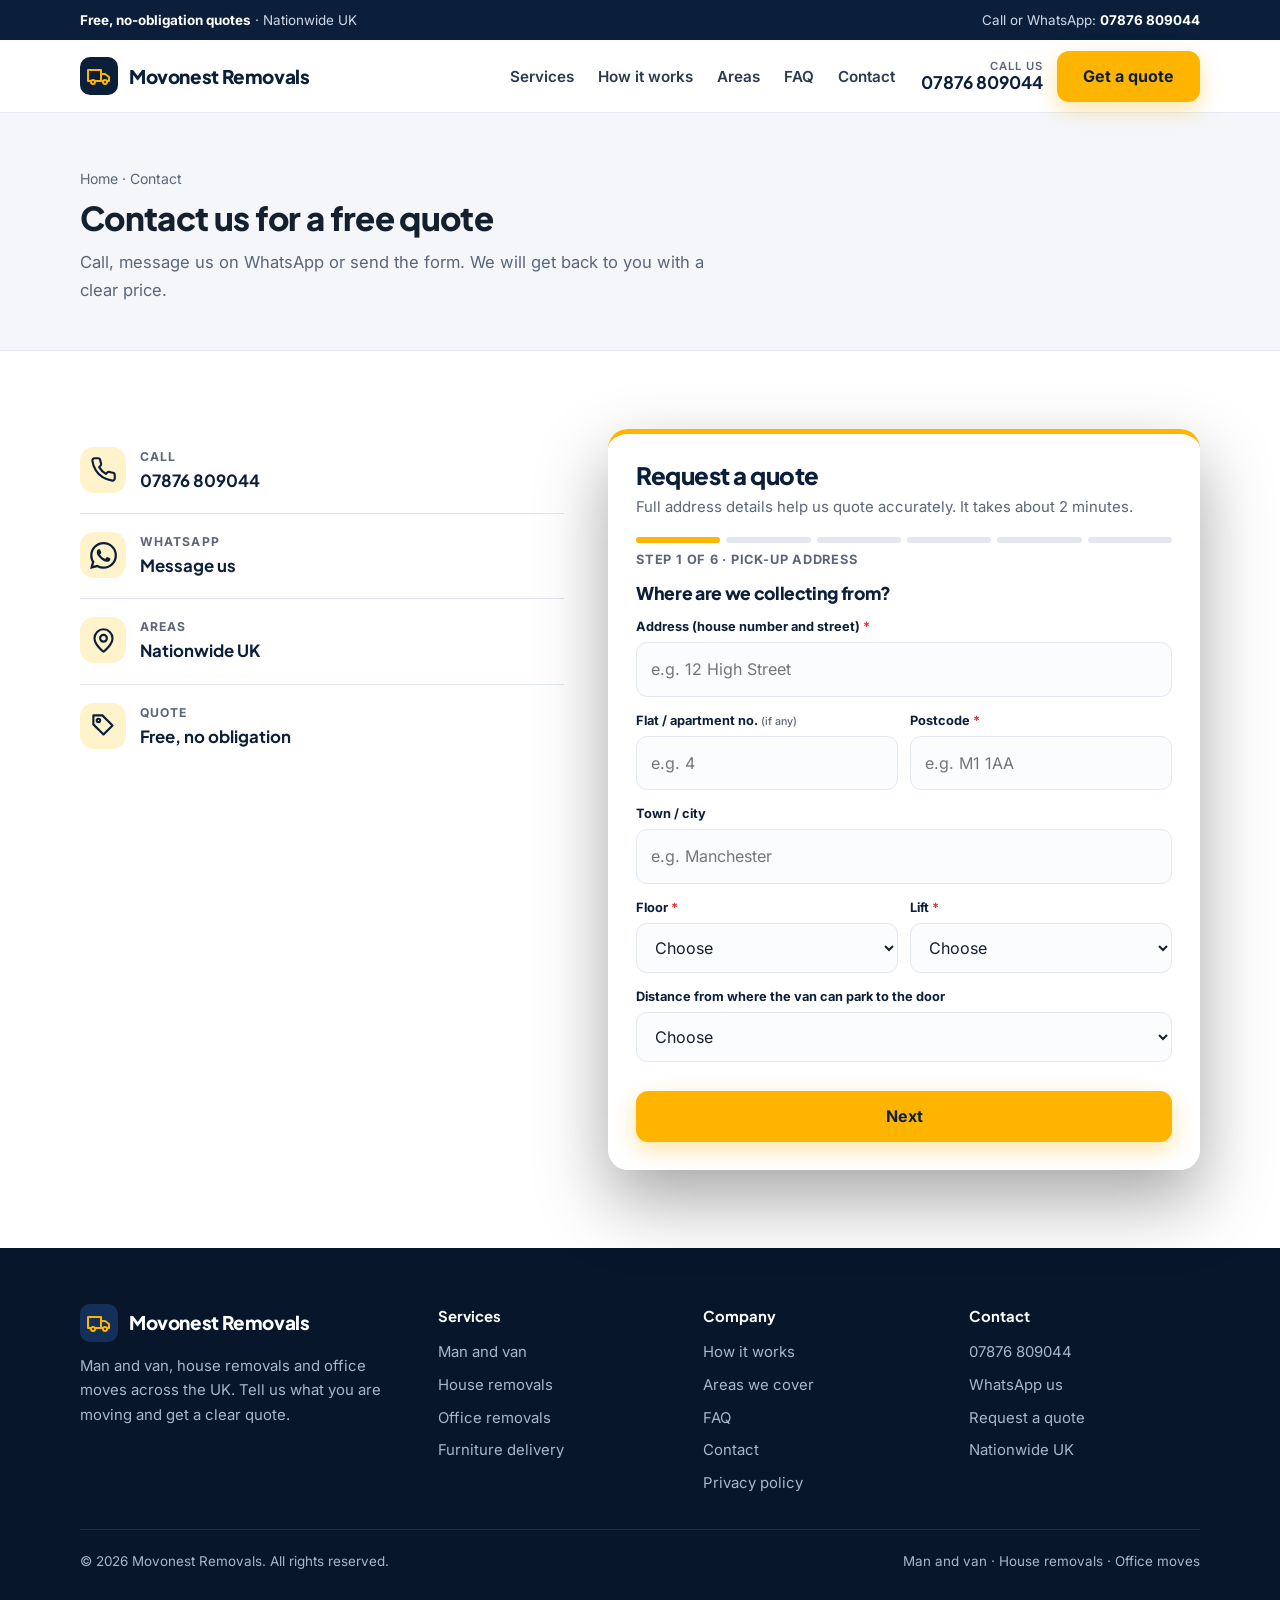
==== commit 8c66c573: "Suprascriere fisiere" ====
--- a/contact/index.html
+++ b/contact/index.html
@@ -3,20 +3,34 @@
 <head>
 <meta charset="UTF-8">
 <meta name="viewport" content="width=device-width, initial-scale=1">
-<title>Contact & Free Quote | Movonest Removals</title>
-<meta name="description" content="Call, WhatsApp or send a request for a free removals quote anywhere in the UK.">
+<title>Contact Us for a Free Removals Quote | Movonest Removals</title>
+<meta name="description" content="Call, WhatsApp or send the form to get a free removals quote anywhere in the UK. We reply with a clear price.">
 <link rel="canonical" href="https://movonestremovals.com/contact/">
+<link rel="alternate" hreflang="en-GB" href="https://movonestremovals.com/contact/">
+<link rel="alternate" hreflang="x-default" href="https://movonestremovals.com/contact/">
 <meta name="robots" content="index, follow, max-image-preview:large">
 <meta name="theme-color" content="#0b1f3a">
 <meta property="og:type" content="website">
 <meta property="og:locale" content="en_GB">
 <meta property="og:site_name" content="Movonest Removals">
-<meta property="og:title" content="Contact & Free Quote | Movonest Removals">
-<meta property="og:description" content="Call, WhatsApp or send a request for a free removals quote anywhere in the UK.">
+<meta property="og:title" content="Contact Us for a Free Removals Quote | Movonest Removals">
+<meta property="og:description" content="Call, WhatsApp or send the form to get a free removals quote anywhere in the UK. We reply with a clear price.">
 <meta property="og:url" content="https://movonestremovals.com/contact/">
+<meta property="og:image" content="https://movonestremovals.com/assets/og-image.jpg">
+<meta property="og:image:width" content="1200">
+<meta property="og:image:height" content="630">
+<meta property="og:image:alt" content="Movonest Removals: man and van, house removals and office moves across the UK">
+<meta name="twitter:card" content="summary_large_image">
+<meta name="twitter:title" content="Contact Us for a Free Removals Quote | Movonest Removals">
+<meta name="twitter:description" content="Call, WhatsApp or send the form to get a free removals quote anywhere in the UK. We reply with a clear price.">
+<meta name="twitter:image" content="https://movonestremovals.com/assets/og-image.jpg">
 <link rel="icon" href="../favicon.svg" type="image/svg+xml">
+<link rel="apple-touch-icon" href="../apple-touch-icon.png">
+<link rel="preload" href="../assets/fonts/inter-400-latin.woff2" as="font" type="font/woff2" crossorigin>
+<link rel="preload" href="../assets/fonts/jakarta-800-latin.woff2" as="font" type="font/woff2" crossorigin>
 <link rel="stylesheet" href="../assets/fonts.css">
 <link rel="stylesheet" href="../assets/style.css">
+<script type="application/ld+json">{"@context": "https://schema.org", "@graph": [{"@type": "MovingCompany", "@id": "https://movonestremovals.com/#business", "name": "Movonest Removals", "url": "https://movonestremovals.com/", "description": "Man and van, house removals, office moves and furniture delivery across the UK.", "telephone": "+447876809044", "image": "https://movonestremovals.com/assets/og-image.jpg", "logo": "https://movonestremovals.com/assets/logo.png", "priceRange": "££", "areaServed": {"@type": "Country", "name": "United Kingdom"}, "contactPoint": {"@type": "ContactPoint", "telephone": "+447876809044", "contactType": "customer service", "areaServed": "GB", "availableLanguage": "English"}, "hasOfferCatalog": {"@type": "OfferCatalog", "name": "Removals services", "itemListElement": [{"@type": "Offer", "itemOffered": {"@type": "Service", "name": "Man and van", "url": "https://movonestremovals.com/man-and-van/"}}, {"@type": "Offer", "itemOffered": {"@type": "Service", "name": "House removals", "url": "https://movonestremovals.com/house-removals/"}}, {"@type": "Offer", "itemOffered": {"@type": "Service", "name": "Office and commercial moves", "url": "https://movonestremovals.com/office-removals/"}}, {"@type": "Offer", "itemOffered": {"@type": "Service", "name": "Furniture and single-item delivery", "url": "https://movonestremovals.com/furniture-delivery/"}}]}}, {"@type": "WebSite", "@id": "https://movonestremovals.com/#website", "url": "https://movonestremovals.com/", "name": "Movonest Removals", "inLanguage": "en-GB", "publisher": {"@id": "https://movonestremovals.com/#business"}}, {"@type": "BreadcrumbList", "itemListElement": [{"@type": "ListItem", "position": 1, "name": "Home", "item": "https://movonestremovals.com/"}, {"@type": "ListItem", "position": 2, "name": "Contact", "item": "https://movonestremovals.com/contact/"}]}]}</script>
 </head>
 <body>
 <div class="topbar"><div class="wrap"><span><b>Free, no-obligation quotes</b> · Nationwide UK</span><span>Call or WhatsApp: <b>07876 809044</b></span></div></div>
@@ -116,7 +130,7 @@
 <footer class="ftr"><div class="wrap">
 <div class="g">
 <div><a class="brand" href="../"><i><svg viewBox="0 0 24 24" fill="none" stroke="#ffb400" stroke-width="2" stroke-linecap="round" stroke-linejoin="round"><path d="M1 6h13v11H1zM14 10h4l4 3v4h-8z"/><circle cx="6" cy="18" r="2" fill="#0b1f3a"/><circle cx="18" cy="18" r="2" fill="#0b1f3a"/></svg></i><span>Movonest Removals</span></a><p>Man and van, house removals and office moves across the UK. Tell us what you are moving and get a clear quote.</p></div>
-<div><h4>Services</h4><ul><li><a href="../#services">Man and van</a></li><li><a href="../#services">House removals</a></li><li><a href="../#services">Office moves</a></li><li><a href="../#services">Furniture delivery</a></li><li><a href="../#services">Packing help</a></li></ul></div>
+<div><h4>Services</h4><ul><li><a href="../man-and-van/">Man and van</a></li><li><a href="../house-removals/">House removals</a></li><li><a href="../office-removals/">Office removals</a></li><li><a href="../furniture-delivery/">Furniture delivery</a></li></ul></div>
 <div><h4>Company</h4><ul><li><a href="../#how">How it works</a></li><li><a href="../#areas">Areas we cover</a></li><li><a href="../#faq">FAQ</a></li><li><a href="../contact/">Contact</a></li><li><a href="../privacy/">Privacy policy</a></li></ul></div>
 <div><h4>Contact</h4><ul><li><a href="tel:+447876809044">07876 809044</a></li><li><a href="https://wa.me/447876809044?text=Hello%21%20I%27d%20like%20a%20removals%20quote." target="_blank" rel="noopener">WhatsApp us</a></li><li><a href="../contact/">Request a quote</a></li><li>Nationwide UK</li></ul></div>
 </div>
--- a/assets/style.css
+++ b/assets/style.css
@@ -79,3 +79,5 @@
 .hint{font-size:.82rem;color:var(--muted);margin:2px 0 10px}
 .wnav{display:flex;gap:10px;margin-top:16px}.wnav .btn{flex:1}.wnav .back{flex:0 0 auto;padding-left:18px;padding-right:18px}
 .hero .grid>*,.cta .grid>*,.contact>*,.fgrid>*,.f2>*,.opts>*{min-width:0}.formcard{max-width:100%}.opts.one .opt span{flex-direction:column;align-items:flex-start;gap:3px}.opts.one .opt em{font-style:normal;font-weight:500;font-size:.84rem;color:var(--muted)}.formcard h3.q{font-size:1.1rem;color:var(--navy);margin-bottom:12px}
+
+.legal.svc h2:first-child{margin-top:0}.formcard{scroll-margin-top:90px}
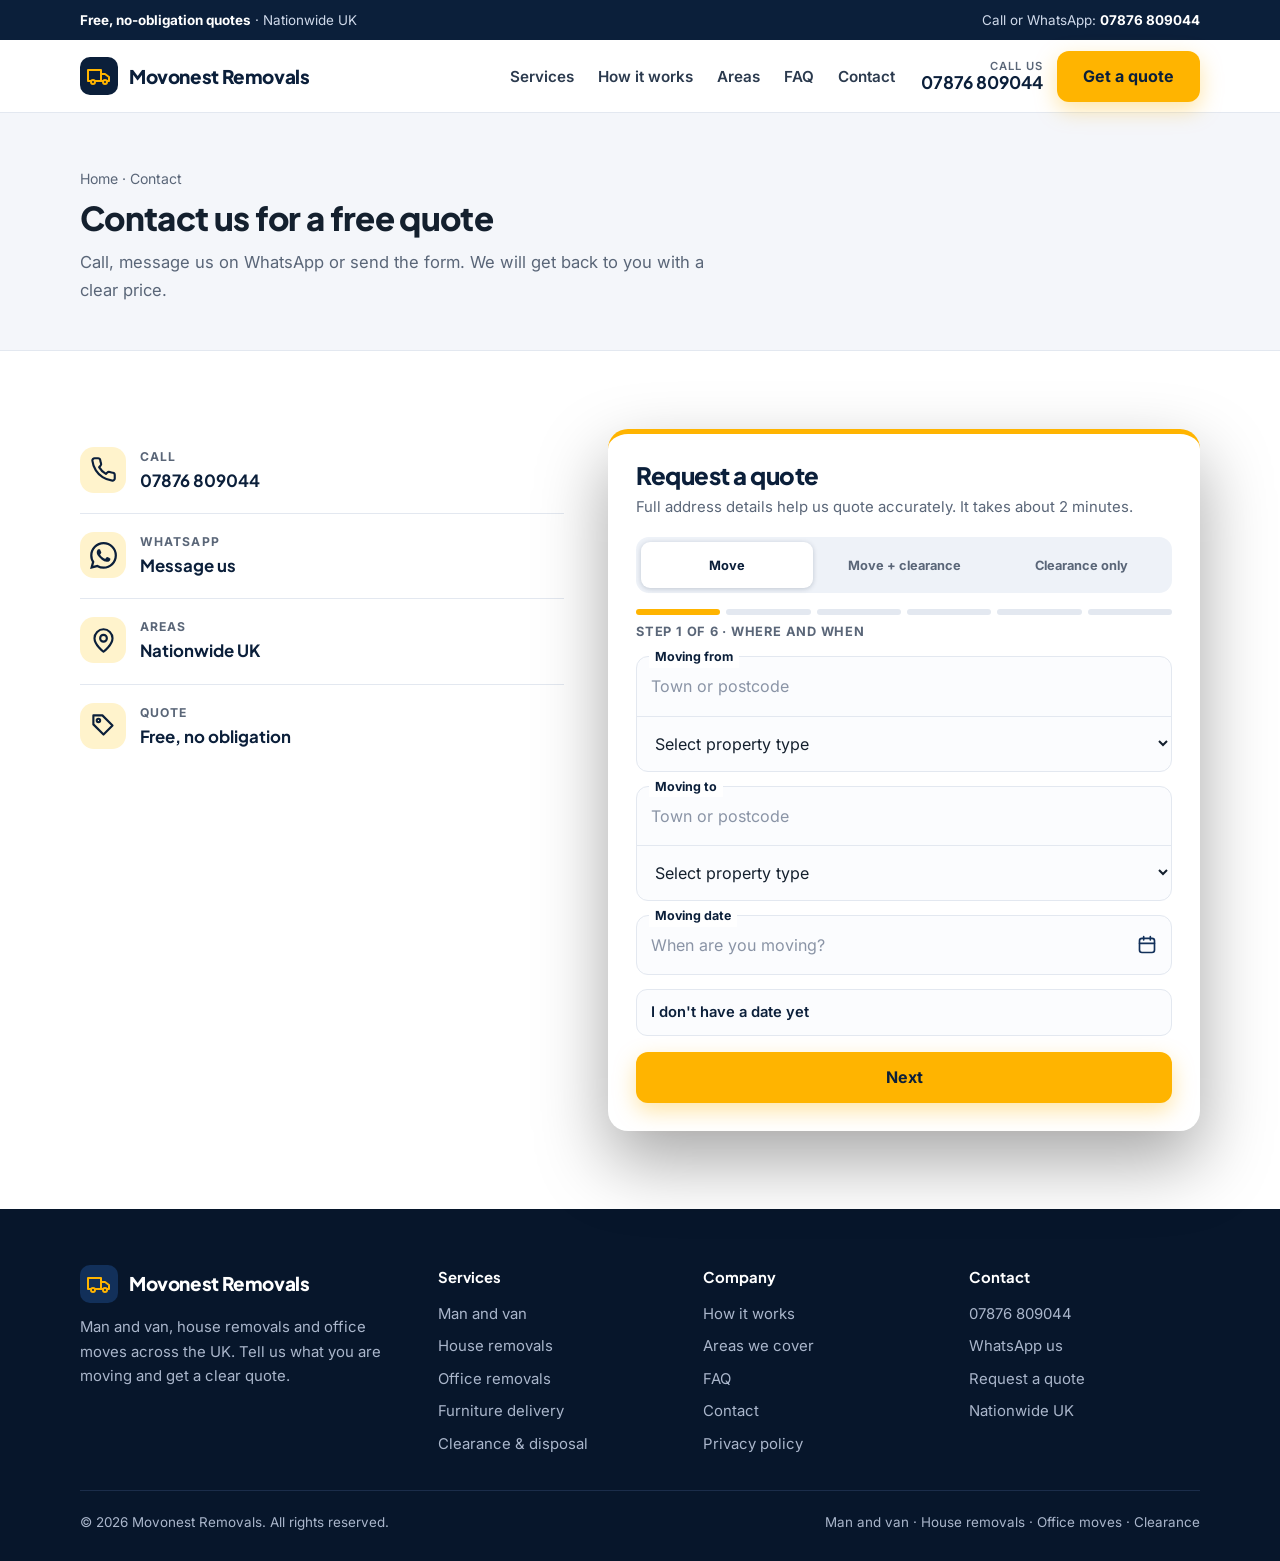
==== commit 81ca5db1: "Suprascriere fisiere" ====
--- a/contact/index.html
+++ b/contact/index.html
@@ -30,7 +30,7 @@
 <link rel="preload" href="../assets/fonts/jakarta-800-latin.woff2" as="font" type="font/woff2" crossorigin>
 <link rel="stylesheet" href="../assets/fonts.css">
 <link rel="stylesheet" href="../assets/style.css">
-<script type="application/ld+json">{"@context": "https://schema.org", "@graph": [{"@type": "MovingCompany", "@id": "https://movonestremovals.com/#business", "name": "Movonest Removals", "url": "https://movonestremovals.com/", "description": "Man and van, house removals, office moves and furniture delivery across the UK.", "telephone": "+447876809044", "image": "https://movonestremovals.com/assets/og-image.jpg", "logo": "https://movonestremovals.com/assets/logo.png", "priceRange": "££", "areaServed": {"@type": "Country", "name": "United Kingdom"}, "contactPoint": {"@type": "ContactPoint", "telephone": "+447876809044", "contactType": "customer service", "areaServed": "GB", "availableLanguage": "English"}, "hasOfferCatalog": {"@type": "OfferCatalog", "name": "Removals services", "itemListElement": [{"@type": "Offer", "itemOffered": {"@type": "Service", "name": "Man and van", "url": "https://movonestremovals.com/man-and-van/"}}, {"@type": "Offer", "itemOffered": {"@type": "Service", "name": "House removals", "url": "https://movonestremovals.com/house-removals/"}}, {"@type": "Offer", "itemOffered": {"@type": "Service", "name": "Office and commercial moves", "url": "https://movonestremovals.com/office-removals/"}}, {"@type": "Offer", "itemOffered": {"@type": "Service", "name": "Furniture and single-item delivery", "url": "https://movonestremovals.com/furniture-delivery/"}}]}}, {"@type": "WebSite", "@id": "https://movonestremovals.com/#website", "url": "https://movonestremovals.com/", "name": "Movonest Removals", "inLanguage": "en-GB", "publisher": {"@id": "https://movonestremovals.com/#business"}}, {"@type": "BreadcrumbList", "itemListElement": [{"@type": "ListItem", "position": 1, "name": "Home", "item": "https://movonestremovals.com/"}, {"@type": "ListItem", "position": 2, "name": "Contact", "item": "https://movonestremovals.com/contact/"}]}]}</script>
+<script type="application/ld+json">{"@context": "https://schema.org", "@graph": [{"@type": "MovingCompany", "@id": "https://movonestremovals.com/#business", "name": "Movonest Removals", "url": "https://movonestremovals.com/", "description": "Man and van, house removals, office moves, furniture delivery and clearance across the UK.", "telephone": "+447876809044", "image": "https://movonestremovals.com/assets/og-image.jpg", "logo": "https://movonestremovals.com/assets/logo.png", "priceRange": "££", "areaServed": {"@type": "Country", "name": "United Kingdom"}, "contactPoint": {"@type": "ContactPoint", "telephone": "+447876809044", "contactType": "customer service", "areaServed": "GB", "availableLanguage": "English"}, "hasOfferCatalog": {"@type": "OfferCatalog", "name": "Removals services", "itemListElement": [{"@type": "Offer", "itemOffered": {"@type": "Service", "name": "Man and van", "url": "https://movonestremovals.com/man-and-van/"}}, {"@type": "Offer", "itemOffered": {"@type": "Service", "name": "House removals", "url": "https://movonestremovals.com/house-removals/"}}, {"@type": "Offer", "itemOffered": {"@type": "Service", "name": "Office and commercial moves", "url": "https://movonestremovals.com/office-removals/"}}, {"@type": "Offer", "itemOffered": {"@type": "Service", "name": "Furniture and single-item delivery", "url": "https://movonestremovals.com/furniture-delivery/"}}, {"@type": "Offer", "itemOffered": {"@type": "Service", "name": "Clearance, removal and disposal of unwanted furniture and household items"}}]}}, {"@type": "WebSite", "@id": "https://movonestremovals.com/#website", "url": "https://movonestremovals.com/", "name": "Movonest Removals", "inLanguage": "en-GB", "publisher": {"@id": "https://movonestremovals.com/#business"}}, {"@type": "BreadcrumbList", "itemListElement": [{"@type": "ListItem", "position": 1, "name": "Home", "item": "https://movonestremovals.com/"}, {"@type": "ListItem", "position": 2, "name": "Contact", "item": "https://movonestremovals.com/contact/"}]}]}</script>
 </head>
 <body>
 <div class="topbar"><div class="wrap"><span><b>Free, no-obligation quotes</b> · Nationwide UK</span><span>Call or WhatsApp: <b>07876 809044</b></span></div></div>
@@ -56,12 +56,75 @@
   <h2>Request a quote</h2>
   <p class="fsub">Full address details help us quote accurately. It takes about 2 minutes.</p>
   <form data-wizard novalidate>
-    <div class="prog" aria-hidden="true"><i class="on"></i><i></i><i></i><i></i><i></i><i></i></div>
-    <div class="plabel">Step 1 of 6 · Pick-up address</div>
+    <div class="seg" role="radiogroup" aria-label="What do you need?">
+      <label><input type="radio" name="mode" value="move" checked><span>Move</span></label>
+      <label><input type="radio" name="mode" value="both"><span>Move + clearance</span></label>
+      <label><input type="radio" name="mode" value="clear"><span>Clearance only</span></label>
+    </div>
+    <div class="prog" aria-hidden="true"><i class="on"></i></div>
+    <div class="plabel">Step 1 · Where and when</div>
     <div class="ferr" role="alert"></div>
     <div class="fok" role="status"></div>
     <input class="hp" type="text" name="company" tabindex="-1" autocomplete="off" aria-hidden="true">
-    <div class="pane on"><h3 class="q">Where are we collecting from?</h3><div class="fgrid">
+    <div class="pane on" data-k="where" data-modes="move both clear" data-label="Where and when">
+      <div class="pgroup">
+        <label class="fl" for="ct-fromp"><span data-only="move both">Moving from</span><span data-only="clear">Collect from</span></label>
+        <div class="place"><input id="ct-fromp" name="from_place" type="text" placeholder="Town or postcode" autocomplete="off" autocapitalize="off" spellcheck="false" role="combobox" aria-expanded="false" aria-autocomplete="list" aria-controls="ct-froms"><ul id="ct-froms" class="sug" role="listbox" hidden></ul></div>
+        <select name="from_type" aria-label="Property type"><option value="">Select property type</option><option>Studio / bedsit</option><option>Flat · 1 bed</option><option>Flat · 2 beds</option><option>Flat · 3+ beds</option><option>House · 1 bed</option><option>House · 2 beds</option><option>House · 3 beds</option><option>House · 4+ beds</option><option>Office or commercial</option><option>Storage unit</option><option>Other</option></select>
+      </div>
+      <div class="pgroup" data-only="move both">
+        <label class="fl" for="ct-top">Moving to</label>
+        <div class="place"><input id="ct-top" name="to_place" type="text" placeholder="Town or postcode" autocomplete="off" autocapitalize="off" spellcheck="false" role="combobox" aria-expanded="false" aria-autocomplete="list" aria-controls="ct-tos"><ul id="ct-tos" class="sug" role="listbox" hidden></ul></div>
+        <select name="to_type" aria-label="Property type"><option value="">Select property type</option><option>Studio / bedsit</option><option>Flat · 1 bed</option><option>Flat · 2 beds</option><option>Flat · 3+ beds</option><option>House · 1 bed</option><option>House · 2 beds</option><option>House · 3 beds</option><option>House · 4+ beds</option><option>Office or commercial</option><option>Storage unit</option><option>Other</option></select>
+      </div>
+      <div class="pgroup">
+        <label class="fl" for="ct-db"><span data-only="move both">Moving date</span><span data-only="clear">Collection date</span></label>
+        <button id="ct-db" type="button" class="datebtn" aria-haspopup="dialog"><span class="dtxt"><span class="dph" data-only="move both">When are you moving?</span><span class="dph" data-only="clear">When should we collect?</span><span class="dval"></span></span><svg width="20" height="20" viewBox="0 0 24 24" fill="none" stroke="currentColor" stroke-width="2" stroke-linecap="round" stroke-linejoin="round" aria-hidden="true"><rect x="3" y="4" width="18" height="17" rx="3"/><path d="M8 2v4M16 2v4M3 10h18"/></svg></button>
+        <input type="hidden" name="date">
+      </div>
+      <label class="opt chk"><input type="checkbox" name="nodate"><span>I don't have a date yet</span></label>
+      <div class="wnav"><button class="btn btn-p" type="button" data-next>Next</button></div>
+    </div>
+    <div class="pane" data-k="inv" data-modes="move both" data-label="Your items">
+      <button type="button" class="sumbar" aria-expanded="false"><span>Your move summary</span><b class="sumn">0 items</b><i class="chev"></i></button>
+      <div class="sumpanel" hidden><ul class="sumlist"></ul><p class="sumempty">No items added yet.</p></div>
+      <h3 class="q">What are you moving?</h3>
+      <div class="srch">
+        <input type="search" class="isrch" name="item_search" placeholder="Search items, e.g. table" aria-label="Search items" autocomplete="off" autocapitalize="off" spellcheck="false">
+        <ul class="sug isug" hidden></ul>
+        <p class="sugmsg" role="status" aria-live="polite"></p>
+      </div>
+      <div class="cats"><div class="cat open" data-cat="bed"><button type="button" class="ah" aria-expanded="true"><span>Bedrooms</span><b class="cn"></b><i class="chev"></i></button><div class="ab" data-grp="inv"><div class="it" data-n="Double Bed &amp; Mattress"><span class="in">Double Bed &amp; Mattress</span><span class="qc"><button type="button" class="qm" aria-label="Remove one Double Bed &amp; Mattress">&minus;</button><input class="qn" type="number" min="0" max="99" value="0" inputmode="numeric" aria-label="Quantity of Double Bed &amp; Mattress"><button type="button" class="qp" aria-label="Add one Double Bed &amp; Mattress">+</button></span></div><div class="it" data-n="Kingsize Bed &amp; Mattress"><span class="in">Kingsize Bed &amp; Mattress</span><span class="qc"><button type="button" class="qm" aria-label="Remove one Kingsize Bed &amp; Mattress">&minus;</button><input class="qn" type="number" min="0" max="99" value="0" inputmode="numeric" aria-label="Quantity of Kingsize Bed &amp; Mattress"><button type="button" class="qp" aria-label="Add one Kingsize Bed &amp; Mattress">+</button></span></div><div class="it" data-n="Single Bed &amp; Mattress"><span class="in">Single Bed &amp; Mattress</span><span class="qc"><button type="button" class="qm" aria-label="Remove one Single Bed &amp; Mattress">&minus;</button><input class="qn" type="number" min="0" max="99" value="0" inputmode="numeric" aria-label="Quantity of Single Bed &amp; Mattress"><button type="button" class="qp" aria-label="Add one Single Bed &amp; Mattress">+</button></span></div><div class="it" data-n="Bunk Bed"><span class="in">Bunk Bed</span><span class="qc"><button type="button" class="qm" aria-label="Remove one Bunk Bed">&minus;</button><input class="qn" type="number" min="0" max="99" value="0" inputmode="numeric" aria-label="Quantity of Bunk Bed"><button type="button" class="qp" aria-label="Add one Bunk Bed">+</button></span></div><div class="it" data-n="Cot"><span class="in">Cot</span><span class="qc"><button type="button" class="qm" aria-label="Remove one Cot">&minus;</button><input class="qn" type="number" min="0" max="99" value="0" inputmode="numeric" aria-label="Quantity of Cot"><button type="button" class="qp" aria-label="Add one Cot">+</button></span></div><div class="it" data-n="Single Wardrobe"><span class="in">Single Wardrobe</span><span class="qc"><button type="button" class="qm" aria-label="Remove one Single Wardrobe">&minus;</button><input class="qn" type="number" min="0" max="99" value="0" inputmode="numeric" aria-label="Quantity of Single Wardrobe"><button type="button" class="qp" aria-label="Add one Single Wardrobe">+</button></span></div><div class="it" data-n="Double Wardrobe"><span class="in">Double Wardrobe</span><span class="qc"><button type="button" class="qm" aria-label="Remove one Double Wardrobe">&minus;</button><input class="qn" type="number" min="0" max="99" value="0" inputmode="numeric" aria-label="Quantity of Double Wardrobe"><button type="button" class="qp" aria-label="Add one Double Wardrobe">+</button></span></div><div class="it" data-n="Chest of Drawers"><span class="in">Chest of Drawers</span><span class="qc"><button type="button" class="qm" aria-label="Remove one Chest of Drawers">&minus;</button><input class="qn" type="number" min="0" max="99" value="0" inputmode="numeric" aria-label="Quantity of Chest of Drawers"><button type="button" class="qp" aria-label="Add one Chest of Drawers">+</button></span></div><div class="it" data-n="Bedside Table"><span class="in">Bedside Table</span><span class="qc"><button type="button" class="qm" aria-label="Remove one Bedside Table">&minus;</button><input class="qn" type="number" min="0" max="99" value="0" inputmode="numeric" aria-label="Quantity of Bedside Table"><button type="button" class="qp" aria-label="Add one Bedside Table">+</button></span></div><div class="it" data-n="Dressing Table"><span class="in">Dressing Table</span><span class="qc"><button type="button" class="qm" aria-label="Remove one Dressing Table">&minus;</button><input class="qn" type="number" min="0" max="99" value="0" inputmode="numeric" aria-label="Quantity of Dressing Table"><button type="button" class="qp" aria-label="Add one Dressing Table">+</button></span></div></div></div><div class="cat" data-cat="liv"><button type="button" class="ah" aria-expanded="false"><span>Living</span><b class="cn"></b><i class="chev"></i></button><div class="ab" data-grp="inv"><div class="it" data-n="2-Seater Sofa"><span class="in">2-Seater Sofa</span><span class="qc"><button type="button" class="qm" aria-label="Remove one 2-Seater Sofa">&minus;</button><input class="qn" type="number" min="0" max="99" value="0" inputmode="numeric" aria-label="Quantity of 2-Seater Sofa"><button type="button" class="qp" aria-label="Add one 2-Seater Sofa">+</button></span></div><div class="it" data-n="3-Seater Sofa"><span class="in">3-Seater Sofa</span><span class="qc"><button type="button" class="qm" aria-label="Remove one 3-Seater Sofa">&minus;</button><input class="qn" type="number" min="0" max="99" value="0" inputmode="numeric" aria-label="Quantity of 3-Seater Sofa"><button type="button" class="qp" aria-label="Add one 3-Seater Sofa">+</button></span></div><div class="it" data-n="Corner Sofa"><span class="in">Corner Sofa</span><span class="qc"><button type="button" class="qm" aria-label="Remove one Corner Sofa">&minus;</button><input class="qn" type="number" min="0" max="99" value="0" inputmode="numeric" aria-label="Quantity of Corner Sofa"><button type="button" class="qp" aria-label="Add one Corner Sofa">+</button></span></div><div class="it" data-n="Armchair"><span class="in">Armchair</span><span class="qc"><button type="button" class="qm" aria-label="Remove one Armchair">&minus;</button><input class="qn" type="number" min="0" max="99" value="0" inputmode="numeric" aria-label="Quantity of Armchair"><button type="button" class="qp" aria-label="Add one Armchair">+</button></span></div><div class="it" data-n="Coffee Table"><span class="in">Coffee Table</span><span class="qc"><button type="button" class="qm" aria-label="Remove one Coffee Table">&minus;</button><input class="qn" type="number" min="0" max="99" value="0" inputmode="numeric" aria-label="Quantity of Coffee Table"><button type="button" class="qp" aria-label="Add one Coffee Table">+</button></span></div><div class="it" data-n="Side Table"><span class="in">Side Table</span><span class="qc"><button type="button" class="qm" aria-label="Remove one Side Table">&minus;</button><input class="qn" type="number" min="0" max="99" value="0" inputmode="numeric" aria-label="Quantity of Side Table"><button type="button" class="qp" aria-label="Add one Side Table">+</button></span></div><div class="it" data-n="TV Stand"><span class="in">TV Stand</span><span class="qc"><button type="button" class="qm" aria-label="Remove one TV Stand">&minus;</button><input class="qn" type="number" min="0" max="99" value="0" inputmode="numeric" aria-label="Quantity of TV Stand"><button type="button" class="qp" aria-label="Add one TV Stand">+</button></span></div><div class="it" data-n="TV"><span class="in">TV</span><span class="qc"><button type="button" class="qm" aria-label="Remove one TV">&minus;</button><input class="qn" type="number" min="0" max="99" value="0" inputmode="numeric" aria-label="Quantity of TV"><button type="button" class="qp" aria-label="Add one TV">+</button></span></div><div class="it" data-n="Bookcase"><span class="in">Bookcase</span><span class="qc"><button type="button" class="qm" aria-label="Remove one Bookcase">&minus;</button><input class="qn" type="number" min="0" max="99" value="0" inputmode="numeric" aria-label="Quantity of Bookcase"><button type="button" class="qp" aria-label="Add one Bookcase">+</button></span></div><div class="it" data-n="Sideboard"><span class="in">Sideboard</span><span class="qc"><button type="button" class="qm" aria-label="Remove one Sideboard">&minus;</button><input class="qn" type="number" min="0" max="99" value="0" inputmode="numeric" aria-label="Quantity of Sideboard"><button type="button" class="qp" aria-label="Add one Sideboard">+</button></span></div><div class="it" data-n="Mirror"><span class="in">Mirror</span><span class="qc"><button type="button" class="qm" aria-label="Remove one Mirror">&minus;</button><input class="qn" type="number" min="0" max="99" value="0" inputmode="numeric" aria-label="Quantity of Mirror"><button type="button" class="qp" aria-label="Add one Mirror">+</button></span></div><div class="it" data-n="Rug"><span class="in">Rug</span><span class="qc"><button type="button" class="qm" aria-label="Remove one Rug">&minus;</button><input class="qn" type="number" min="0" max="99" value="0" inputmode="numeric" aria-label="Quantity of Rug"><button type="button" class="qp" aria-label="Add one Rug">+</button></span></div><div class="it" data-n="Lamp"><span class="in">Lamp</span><span class="qc"><button type="button" class="qm" aria-label="Remove one Lamp">&minus;</button><input class="qn" type="number" min="0" max="99" value="0" inputmode="numeric" aria-label="Quantity of Lamp"><button type="button" class="qp" aria-label="Add one Lamp">+</button></span></div></div></div><div class="cat" data-cat="kit"><button type="button" class="ah" aria-expanded="false"><span>Kitchen</span><b class="cn"></b><i class="chev"></i></button><div class="ab" data-grp="inv"><div class="it" data-n="Fridge Freezer"><span class="in">Fridge Freezer</span><span class="qc"><button type="button" class="qm" aria-label="Remove one Fridge Freezer">&minus;</button><input class="qn" type="number" min="0" max="99" value="0" inputmode="numeric" aria-label="Quantity of Fridge Freezer"><button type="button" class="qp" aria-label="Add one Fridge Freezer">+</button></span></div><div class="it" data-n="Under-counter Fridge"><span class="in">Under-counter Fridge</span><span class="qc"><button type="button" class="qm" aria-label="Remove one Under-counter Fridge">&minus;</button><input class="qn" type="number" min="0" max="99" value="0" inputmode="numeric" aria-label="Quantity of Under-counter Fridge"><button type="button" class="qp" aria-label="Add one Under-counter Fridge">+</button></span></div><div class="it" data-n="Washing Machine"><span class="in">Washing Machine</span><span class="qc"><button type="button" class="qm" aria-label="Remove one Washing Machine">&minus;</button><input class="qn" type="number" min="0" max="99" value="0" inputmode="numeric" aria-label="Quantity of Washing Machine"><button type="button" class="qp" aria-label="Add one Washing Machine">+</button></span></div><div class="it" data-n="Tumble Dryer"><span class="in">Tumble Dryer</span><span class="qc"><button type="button" class="qm" aria-label="Remove one Tumble Dryer">&minus;</button><input class="qn" type="number" min="0" max="99" value="0" inputmode="numeric" aria-label="Quantity of Tumble Dryer"><button type="button" class="qp" aria-label="Add one Tumble Dryer">+</button></span></div><div class="it" data-n="Dishwasher"><span class="in">Dishwasher</span><span class="qc"><button type="button" class="qm" aria-label="Remove one Dishwasher">&minus;</button><input class="qn" type="number" min="0" max="99" value="0" inputmode="numeric" aria-label="Quantity of Dishwasher"><button type="button" class="qp" aria-label="Add one Dishwasher">+</button></span></div><div class="it" data-n="Cooker"><span class="in">Cooker</span><span class="qc"><button type="button" class="qm" aria-label="Remove one Cooker">&minus;</button><input class="qn" type="number" min="0" max="99" value="0" inputmode="numeric" aria-label="Quantity of Cooker"><button type="button" class="qp" aria-label="Add one Cooker">+</button></span></div><div class="it" data-n="Microwave Oven"><span class="in">Microwave Oven</span><span class="qc"><button type="button" class="qm" aria-label="Remove one Microwave Oven">&minus;</button><input class="qn" type="number" min="0" max="99" value="0" inputmode="numeric" aria-label="Quantity of Microwave Oven"><button type="button" class="qp" aria-label="Add one Microwave Oven">+</button></span></div><div class="it" data-n="Kitchen Table"><span class="in">Kitchen Table</span><span class="qc"><button type="button" class="qm" aria-label="Remove one Kitchen Table">&minus;</button><input class="qn" type="number" min="0" max="99" value="0" inputmode="numeric" aria-label="Quantity of Kitchen Table"><button type="button" class="qp" aria-label="Add one Kitchen Table">+</button></span></div><div class="it" data-n="4 Seater Dining Table"><span class="in">4 Seater Dining Table</span><span class="qc"><button type="button" class="qm" aria-label="Remove one 4 Seater Dining Table">&minus;</button><input class="qn" type="number" min="0" max="99" value="0" inputmode="numeric" aria-label="Quantity of 4 Seater Dining Table"><button type="button" class="qp" aria-label="Add one 4 Seater Dining Table">+</button></span></div><div class="it" data-n="6 Seater Dining Table"><span class="in">6 Seater Dining Table</span><span class="qc"><button type="button" class="qm" aria-label="Remove one 6 Seater Dining Table">&minus;</button><input class="qn" type="number" min="0" max="99" value="0" inputmode="numeric" aria-label="Quantity of 6 Seater Dining Table"><button type="button" class="qp" aria-label="Add one 6 Seater Dining Table">+</button></span></div><div class="it" data-n="Dining Chair"><span class="in">Dining Chair</span><span class="qc"><button type="button" class="qm" aria-label="Remove one Dining Chair">&minus;</button><input class="qn" type="number" min="0" max="99" value="0" inputmode="numeric" aria-label="Quantity of Dining Chair"><button type="button" class="qp" aria-label="Add one Dining Chair">+</button></span></div><div class="it" data-n="Bin"><span class="in">Bin</span><span class="qc"><button type="button" class="qm" aria-label="Remove one Bin">&minus;</button><input class="qn" type="number" min="0" max="99" value="0" inputmode="numeric" aria-label="Quantity of Bin"><button type="button" class="qp" aria-label="Add one Bin">+</button></span></div><div class="it" data-n="Ironing Board"><span class="in">Ironing Board</span><span class="qc"><button type="button" class="qm" aria-label="Remove one Ironing Board">&minus;</button><input class="qn" type="number" min="0" max="99" value="0" inputmode="numeric" aria-label="Quantity of Ironing Board"><button type="button" class="qp" aria-label="Add one Ironing Board">+</button></span></div></div></div><div class="cat" data-cat="bat"><button type="button" class="ah" aria-expanded="false"><span>Bathroom</span><b class="cn"></b><i class="chev"></i></button><div class="ab" data-grp="inv"><div class="it" data-n="Bathroom Cabinet"><span class="in">Bathroom Cabinet</span><span class="qc"><button type="button" class="qm" aria-label="Remove one Bathroom Cabinet">&minus;</button><input class="qn" type="number" min="0" max="99" value="0" inputmode="numeric" aria-label="Quantity of Bathroom Cabinet"><button type="button" class="qp" aria-label="Add one Bathroom Cabinet">+</button></span></div><div class="it" data-n="Laundry Basket"><span class="in">Laundry Basket</span><span class="qc"><button type="button" class="qm" aria-label="Remove one Laundry Basket">&minus;</button><input class="qn" type="number" min="0" max="99" value="0" inputmode="numeric" aria-label="Quantity of Laundry Basket"><button type="button" class="qp" aria-label="Add one Laundry Basket">+</button></span></div><div class="it" data-n="Towel Rail"><span class="in">Towel Rail</span><span class="qc"><button type="button" class="qm" aria-label="Remove one Towel Rail">&minus;</button><input class="qn" type="number" min="0" max="99" value="0" inputmode="numeric" aria-label="Quantity of Towel Rail"><button type="button" class="qp" aria-label="Add one Towel Rail">+</button></span></div><div class="it" data-n="Storage Unit"><span class="in">Storage Unit</span><span class="qc"><button type="button" class="qm" aria-label="Remove one Storage Unit">&minus;</button><input class="qn" type="number" min="0" max="99" value="0" inputmode="numeric" aria-label="Quantity of Storage Unit"><button type="button" class="qp" aria-label="Add one Storage Unit">+</button></span></div><div class="it" data-n="Weighing Scales"><span class="in">Weighing Scales</span><span class="qc"><button type="button" class="qm" aria-label="Remove one Weighing Scales">&minus;</button><input class="qn" type="number" min="0" max="99" value="0" inputmode="numeric" aria-label="Quantity of Weighing Scales"><button type="button" class="qp" aria-label="Add one Weighing Scales">+</button></span></div></div></div><div class="cat hl" data-cat="box"><button type="button" class="ah" aria-expanded="false"><span>Boxes &amp; Bags</span><b class="cn"></b><i class="chev"></i></button><div class="ab" data-grp="inv"><div class="it" data-n="Large Box"><span class="in">Large Box</span><span class="qc"><button type="button" class="qm" aria-label="Remove one Large Box">&minus;</button><input class="qn" type="number" min="0" max="99" value="0" inputmode="numeric" aria-label="Quantity of Large Box"><button type="button" class="qp" aria-label="Add one Large Box">+</button></span></div><div class="it" data-n="Medium Box"><span class="in">Medium Box</span><span class="qc"><button type="button" class="qm" aria-label="Remove one Medium Box">&minus;</button><input class="qn" type="number" min="0" max="99" value="0" inputmode="numeric" aria-label="Quantity of Medium Box"><button type="button" class="qp" aria-label="Add one Medium Box">+</button></span></div><div class="it" data-n="Small Box"><span class="in">Small Box</span><span class="qc"><button type="button" class="qm" aria-label="Remove one Small Box">&minus;</button><input class="qn" type="number" min="0" max="99" value="0" inputmode="numeric" aria-label="Quantity of Small Box"><button type="button" class="qp" aria-label="Add one Small Box">+</button></span></div><div class="it" data-n="Wardrobe Box"><span class="in">Wardrobe Box</span><span class="qc"><button type="button" class="qm" aria-label="Remove one Wardrobe Box">&minus;</button><input class="qn" type="number" min="0" max="99" value="0" inputmode="numeric" aria-label="Quantity of Wardrobe Box"><button type="button" class="qp" aria-label="Add one Wardrobe Box">+</button></span></div><div class="it" data-n="Suitcase"><span class="in">Suitcase</span><span class="qc"><button type="button" class="qm" aria-label="Remove one Suitcase">&minus;</button><input class="qn" type="number" min="0" max="99" value="0" inputmode="numeric" aria-label="Quantity of Suitcase"><button type="button" class="qp" aria-label="Add one Suitcase">+</button></span></div><div class="it" data-n="Bin Bag"><span class="in">Bin Bag</span><span class="qc"><button type="button" class="qm" aria-label="Remove one Bin Bag">&minus;</button><input class="qn" type="number" min="0" max="99" value="0" inputmode="numeric" aria-label="Quantity of Bin Bag"><button type="button" class="qp" aria-label="Add one Bin Bag">+</button></span></div></div></div><div class="cat" data-cat="oth"><button type="button" class="ah" aria-expanded="false"><span>Garden, Office &amp; Other</span><b class="cn"></b><i class="chev"></i></button><div class="ab" data-grp="inv"><div class="it" data-n="Desk"><span class="in">Desk</span><span class="qc"><button type="button" class="qm" aria-label="Remove one Desk">&minus;</button><input class="qn" type="number" min="0" max="99" value="0" inputmode="numeric" aria-label="Quantity of Desk"><button type="button" class="qp" aria-label="Add one Desk">+</button></span></div><div class="it" data-n="Office Chair"><span class="in">Office Chair</span><span class="qc"><button type="button" class="qm" aria-label="Remove one Office Chair">&minus;</button><input class="qn" type="number" min="0" max="99" value="0" inputmode="numeric" aria-label="Quantity of Office Chair"><button type="button" class="qp" aria-label="Add one Office Chair">+</button></span></div><div class="it" data-n="Filing Cabinet"><span class="in">Filing Cabinet</span><span class="qc"><button type="button" class="qm" aria-label="Remove one Filing Cabinet">&minus;</button><input class="qn" type="number" min="0" max="99" value="0" inputmode="numeric" aria-label="Quantity of Filing Cabinet"><button type="button" class="qp" aria-label="Add one Filing Cabinet">+</button></span></div><div class="it" data-n="Bicycle"><span class="in">Bicycle</span><span class="qc"><button type="button" class="qm" aria-label="Remove one Bicycle">&minus;</button><input class="qn" type="number" min="0" max="99" value="0" inputmode="numeric" aria-label="Quantity of Bicycle"><button type="button" class="qp" aria-label="Add one Bicycle">+</button></span></div><div class="it" data-n="Exercise Machine"><span class="in">Exercise Machine</span><span class="qc"><button type="button" class="qm" aria-label="Remove one Exercise Machine">&minus;</button><input class="qn" type="number" min="0" max="99" value="0" inputmode="numeric" aria-label="Quantity of Exercise Machine"><button type="button" class="qp" aria-label="Add one Exercise Machine">+</button></span></div><div class="it" data-n="Garden Table"><span class="in">Garden Table</span><span class="qc"><button type="button" class="qm" aria-label="Remove one Garden Table">&minus;</button><input class="qn" type="number" min="0" max="99" value="0" inputmode="numeric" aria-label="Quantity of Garden Table"><button type="button" class="qp" aria-label="Add one Garden Table">+</button></span></div><div class="it" data-n="Garden Chair"><span class="in">Garden Chair</span><span class="qc"><button type="button" class="qm" aria-label="Remove one Garden Chair">&minus;</button><input class="qn" type="number" min="0" max="99" value="0" inputmode="numeric" aria-label="Quantity of Garden Chair"><button type="button" class="qp" aria-label="Add one Garden Chair">+</button></span></div><div class="it" data-n="BBQ"><span class="in">BBQ</span><span class="qc"><button type="button" class="qm" aria-label="Remove one BBQ">&minus;</button><input class="qn" type="number" min="0" max="99" value="0" inputmode="numeric" aria-label="Quantity of BBQ"><button type="button" class="qp" aria-label="Add one BBQ">+</button></span></div><div class="it" data-n="Lawn Mower"><span class="in">Lawn Mower</span><span class="qc"><button type="button" class="qm" aria-label="Remove one Lawn Mower">&minus;</button><input class="qn" type="number" min="0" max="99" value="0" inputmode="numeric" aria-label="Quantity of Lawn Mower"><button type="button" class="qp" aria-label="Add one Lawn Mower">+</button></span></div><div class="it" data-n="Ladder"><span class="in">Ladder</span><span class="qc"><button type="button" class="qm" aria-label="Remove one Ladder">&minus;</button><input class="qn" type="number" min="0" max="99" value="0" inputmode="numeric" aria-label="Quantity of Ladder"><button type="button" class="qp" aria-label="Add one Ladder">+</button></span></div></div></div><div class="cat custcat" data-cat="cust" hidden><button type="button" class="ah" aria-expanded="false"><span>Items you added</span><b class="cn"></b><i class="chev"></i></button><div class="ab custbody" data-grp="inv"></div></div></div>
+      <p class="hint" style="margin-top:12px">Can't find something? Search for it and add it as your own item. Tell us about any changes before your move and we will update your quote.</p>
+      <div class="wnav"><button class="btn btn-o back" type="button" data-back>Back</button><button class="btn btn-p" type="button" data-next>Next</button></div>
+    </div>
+    <div class="pane" data-k="service" data-modes="move both" data-label="Choose your service"><h3 class="q">Choose your service</h3>
+      <div class="opts one">
+        <label class="opt"><input type="radio" name="service" value="Basic - you carry, we drive" checked><span><b>Basic</b><em>Van and driver. You pack, carry and load your items; we drive and deliver.</em></span></label>
+        <label class="opt"><input type="radio" name="service" value="Premium - full service, we carry everything"><span><b>Premium · Full service</b><em>Our crew dismantles your furniture and carries everything out, loads, drives, unloads and carries it in.</em></span></label>
+        <label class="opt"><input type="radio" name="service" value="Platinum - full service with packing, materials included"><span><b>Platinum · Packing included</b><em>Everything in Premium, plus we pack your belongings for you. Boxes, wardrobe boxes, packing material and bubble wrap are included.</em></span></label>
+      </div>
+      <div class="pack" data-grp="pack" hidden>
+        <p class="packt">Packing: roughly how many boxes will we need to supply and pack? <small>(optional)</small></p>
+        <div class="it" data-n="Large Box"><span class="in">Large Box</span><span class="qc"><button type="button" class="qm" aria-label="Remove one Large Box">&minus;</button><input class="qn" type="number" min="0" max="99" value="0" inputmode="numeric" aria-label="Quantity of Large Box"><button type="button" class="qp" aria-label="Add one Large Box">+</button></span></div><div class="it" data-n="Medium Box"><span class="in">Medium Box</span><span class="qc"><button type="button" class="qm" aria-label="Remove one Medium Box">&minus;</button><input class="qn" type="number" min="0" max="99" value="0" inputmode="numeric" aria-label="Quantity of Medium Box"><button type="button" class="qp" aria-label="Add one Medium Box">+</button></span></div><div class="it" data-n="Small Box"><span class="in">Small Box</span><span class="qc"><button type="button" class="qm" aria-label="Remove one Small Box">&minus;</button><input class="qn" type="number" min="0" max="99" value="0" inputmode="numeric" aria-label="Quantity of Small Box"><button type="button" class="qp" aria-label="Add one Small Box">+</button></span></div><div class="it" data-n="Wardrobe Box"><span class="in">Wardrobe Box</span><span class="qc"><button type="button" class="qm" aria-label="Remove one Wardrobe Box">&minus;</button><input class="qn" type="number" min="0" max="99" value="0" inputmode="numeric" aria-label="Quantity of Wardrobe Box"><button type="button" class="qp" aria-label="Add one Wardrobe Box">+</button></span></div>
+        <p class="hint" style="margin:8px 0 0">Packing material and bubble wrap are included. Not sure? Leave it blank and we will estimate with you.</p>
+      </div>
+      <p class="hint" style="margin-top:12px">Not sure? Pick one now and we will confirm the details with you.</p>
+      <div class="wnav"><button class="btn btn-o back" type="button" data-back>Back</button><button class="btn btn-p" type="button" data-next>Next</button></div>
+    </div>
+    <div class="pane" data-k="clear" data-modes="both clear" data-label="Items to remove"><h3 class="q">What would you like us to remove?</h3>
+      <p class="hint" data-only="both">We will take these away from your pick-up address, in addition to your move.</p>
+      <div class="irow ih" aria-hidden="true"><span>Item</span><span>Qty</span><span></span></div>
+      <div class="irows"><div class="irow"><div class="field"><input name="ci_name" type="text" list="ct-dl" placeholder="Item, e.g. Sofa" autocomplete="off" aria-label="Item"></div><div class="field"><input name="ci_qty" type="number" min="1" max="99" value="1" inputmode="numeric" aria-label="Quantity"></div><button class="rm" type="button" aria-label="Remove item">&times;</button></div></div>
+      <datalist id="ct-dl"><option value="Sofa"><option value="Armchair"><option value="Bed frame"><option value="Mattress"><option value="Wardrobe"><option value="Chest of drawers"><option value="Table"><option value="Chairs"><option value="Desk"><option value="Fridge or freezer"><option value="Washing machine"><option value="Cooker"><option value="TV"><option value="Carpet or rug"><option value="Boxes or bags"><option value="Garden furniture"><option value="Mixed household items"></datalist>
+      <button class="addrow" type="button">+ Add another item</button>
+      <div class="field" style="margin-top:14px"><label for="ct-cn">Anything else we should know? <small>(optional)</small></label><textarea id="ct-cn" name="clear_notes" rows="2" placeholder="e.g. items are in the garage, up two flights of stairs..."></textarea></div>
+      <p class="hint" style="margin-top:14px">Photos help us price a clearance accurately. After you send your request, you will see a button to send them to us on WhatsApp.</p>
+      <p class="hint">Hazardous items (for example asbestos, chemicals, gas bottles or paint) need to be checked with us first.</p>
+      
+      <div class="wnav"><button class="btn btn-o back" type="button" data-back>Back</button><button class="btn btn-p" type="button" data-next>Next</button></div>
+    </div>
+    <div class="pane" data-k="from" data-modes="move both clear" data-label="Pick-up address" data-label-clear="Collection address"><h3 class="q"><span data-only="move both">Pick-up address</span><span data-only="clear">Where are the items to be removed from?</span></h3><div class="fgrid">
       <div class="field"><label for="ct-froma">Address (house number and street) <i>*</i></label><input id="ct-froma" name="from_addr" type="text" autocomplete="off" placeholder="e.g. 12 High Street"></div>
       <div class="f2">
         <div class="field"><label for="ct-fromfl">Flat / apartment no. <small>(if any)</small></label><input id="ct-fromfl" name="from_flat" type="text" placeholder="e.g. 4"></div>
@@ -73,9 +136,9 @@
         <div class="field"><label for="ct-fromli">Lift <i>*</i></label><select id="ct-fromli" name="from_lift"><option value="">Choose</option><option>Yes, lift available</option><option>No lift</option><option>Not applicable (ground floor / house)</option></select></div>
       </div>
       <div class="field"><label for="ct-fromdi">Distance from where the van can park to the door</label><select id="ct-fromdi" name="from_dist"><option value="">Choose</option><option>Van can park at the door</option><option>Up to 10 m from the door</option><option>10 to 25 m</option><option>25 to 50 m</option><option>More than 50 m</option><option>Not sure</option></select></div>
-      <div class="wnav"><button class="btn btn-p" type="button" data-next>Next</button></div>
+      <div class="wnav"><button class="btn btn-o back" type="button" data-back>Back</button><button class="btn btn-p" type="button" data-next>Next</button></div>
     </div></div>
-    <div class="pane"><h3 class="q">Where are we delivering to?</h3><div class="fgrid">
+    <div class="pane" data-k="to" data-modes="move both" data-label="Delivery address"><h3 class="q">Delivery address</h3><div class="fgrid">
       <div class="field"><label for="ct-toa">Address (house number and street) <i>*</i></label><input id="ct-toa" name="to_addr" type="text" autocomplete="off" placeholder="e.g. 12 High Street"></div>
       <div class="f2">
         <div class="field"><label for="ct-tofl">Flat / apartment no. <small>(if any)</small></label><input id="ct-tofl" name="to_flat" type="text" placeholder="e.g. 4"></div>
@@ -89,32 +152,13 @@
       <div class="field"><label for="ct-todi">Distance from where the van can park to the door</label><select id="ct-todi" name="to_dist"><option value="">Choose</option><option>Van can park at the door</option><option>Up to 10 m from the door</option><option>10 to 25 m</option><option>25 to 50 m</option><option>More than 50 m</option><option>Not sure</option></select></div>
       <div class="wnav"><button class="btn btn-o back" type="button" data-back>Back</button><button class="btn btn-p" type="button" data-next>Next</button></div>
     </div></div>
-    <div class="pane"><h3 class="q">What are you moving?</h3>
-      <div class="opts"><label class="opt"><input type="radio" name="size" value="A few items / single item"><span>A few items / single item</span></label><label class="opt"><input type="radio" name="size" value="Studio or 1-bed flat"><span>Studio or 1-bed flat</span></label><label class="opt"><input type="radio" name="size" value="2-bed home"><span>2-bed home</span></label><label class="opt"><input type="radio" name="size" value="3-bed home or larger"><span>3-bed home or larger</span></label><label class="opt"><input type="radio" name="size" value="Office or commercial move"><span>Office or commercial move</span></label><label class="opt"><input type="radio" name="size" value="Not sure yet"><span>Not sure yet</span></label></div>
-      <p class="hint" style="margin-top:14px">Any large items? <small>(optional)</small></p>
-      <div class="opts"><label class="opt"><input type="checkbox" name="items" value="Sofa"><span>Sofa</span></label><label class="opt"><input type="checkbox" name="items" value="Bed / mattress"><span>Bed / mattress</span></label><label class="opt"><input type="checkbox" name="items" value="Wardrobe"><span>Wardrobe</span></label><label class="opt"><input type="checkbox" name="items" value="Fridge / washer"><span>Fridge / washer</span></label><label class="opt"><input type="checkbox" name="items" value="Boxes / bags"><span>Boxes / bags</span></label><label class="opt"><input type="checkbox" name="items" value="Desk / office"><span>Desk / office</span></label><label class="opt"><input type="checkbox" name="items" value="Bike"><span>Bike</span></label><label class="opt"><input type="checkbox" name="items" value="Other large items"><span>Other large items</span></label></div>
-      <div class="wnav"><button class="btn btn-o back" type="button" data-back>Back</button><button class="btn btn-p" type="button" data-next>Next</button></div>
-    </div>
-    <div class="pane"><h3 class="q">Choose your service</h3>
-      <div class="opts one">
-        <label class="opt"><input type="radio" name="service" value="Basic - you carry, we drive" checked><span><b>Basic</b><em>Van and driver. You pack, carry and load your items; we drive and deliver.</em></span></label>
-        <label class="opt"><input type="radio" name="service" value="Premium - full service, we carry everything"><span><b>Premium · Full service</b><em>Our crew dismantles your furniture and carries everything out, loads, drives, unloads and carries it in.</em></span></label>
-      </div>
-      <p class="hint" style="margin-top:12px">Not sure? Pick one now and we will confirm the details with you.</p>
-      <div class="wnav"><button class="btn btn-o back" type="button" data-back>Back</button><button class="btn btn-p" type="button" data-next>Next</button></div>
-    </div>
-    <div class="pane"><div class="fgrid">
-      <div class="field"><label for="ct-d">Moving date <small>(optional)</small></label><input id="ct-d" name="date" type="date"></div>
-      <label class="opt"><input type="checkbox" name="flex" value="1"><span>My dates are flexible</span></label>
-      <div class="field"><label for="ct-m">Anything else we should know? <small>(optional)</small></label><textarea id="ct-m" name="message" rows="3" placeholder="Parking restrictions, fragile or very heavy items..."></textarea></div>
-      <div class="wnav"><button class="btn btn-o back" type="button" data-back>Back</button><button class="btn btn-p" type="button" data-next>Next</button></div>
-    </div></div>
-    <div class="pane"><div class="fgrid">
+    <div class="pane" data-k="contact" data-modes="move both clear" data-label="Your details"><div class="fgrid">
       <div class="field"><label for="ct-p">Mobile / phone <i>*</i></label><input id="ct-p" name="phone" type="tel" inputmode="tel" autocomplete="tel" placeholder="07xxx xxxxxx"></div>
       <div class="f2">
         <div class="field"><label for="ct-n">Name <small>(optional)</small></label><input id="ct-n" name="name" type="text" autocomplete="name" placeholder="Your name"></div>
         <div class="field"><label for="ct-e">Email <small>(optional)</small></label><input id="ct-e" name="email" type="email" autocomplete="email" placeholder="you@email.com"></div>
       </div>
+      <div class="field"><label for="ct-m">Anything else we should know? <small>(optional)</small></label><textarea id="ct-m" name="message" rows="3" placeholder="Parking restrictions, fragile or very heavy items..."></textarea></div>
       <div class="wnav"><button class="btn btn-o back" type="button" data-back>Back</button><button class="btn btn-p" type="submit">Get my free quote</button></div>
       <p class="fnote">Free and no obligation. Or call <a href="tel:+447876809044">07876 809044</a></p>
     </div></div>
@@ -130,11 +174,11 @@
 <footer class="ftr"><div class="wrap">
 <div class="g">
 <div><a class="brand" href="../"><i><svg viewBox="0 0 24 24" fill="none" stroke="#ffb400" stroke-width="2" stroke-linecap="round" stroke-linejoin="round"><path d="M1 6h13v11H1zM14 10h4l4 3v4h-8z"/><circle cx="6" cy="18" r="2" fill="#0b1f3a"/><circle cx="18" cy="18" r="2" fill="#0b1f3a"/></svg></i><span>Movonest Removals</span></a><p>Man and van, house removals and office moves across the UK. Tell us what you are moving and get a clear quote.</p></div>
-<div><h4>Services</h4><ul><li><a href="../man-and-van/">Man and van</a></li><li><a href="../house-removals/">House removals</a></li><li><a href="../office-removals/">Office removals</a></li><li><a href="../furniture-delivery/">Furniture delivery</a></li></ul></div>
+<div><h4>Services</h4><ul><li><a href="../man-and-van/">Man and van</a></li><li><a href="../house-removals/">House removals</a></li><li><a href="../office-removals/">Office removals</a></li><li><a href="../furniture-delivery/">Furniture delivery</a></li><li><a href="../?service=clearance#quote">Clearance &amp; disposal</a></li></ul></div>
 <div><h4>Company</h4><ul><li><a href="../#how">How it works</a></li><li><a href="../#areas">Areas we cover</a></li><li><a href="../#faq">FAQ</a></li><li><a href="../contact/">Contact</a></li><li><a href="../privacy/">Privacy policy</a></li></ul></div>
 <div><h4>Contact</h4><ul><li><a href="tel:+447876809044">07876 809044</a></li><li><a href="https://wa.me/447876809044?text=Hello%21%20I%27d%20like%20a%20removals%20quote." target="_blank" rel="noopener">WhatsApp us</a></li><li><a href="../contact/">Request a quote</a></li><li>Nationwide UK</li></ul></div>
 </div>
-<div class="b"><span>© <span data-yr></span> Movonest Removals. All rights reserved.</span><span>Man and van · House removals · Office moves</span></div>
+<div class="b"><span>© <span data-yr></span> Movonest Removals. All rights reserved.</span><span>Man and van · House removals · Office moves · Clearance</span></div>
 </div></footer>
 <script src="../assets/script.js" defer></script>
 </body>
--- a/assets/style.css
+++ b/assets/style.css
@@ -81,3 +81,84 @@
 .hero .grid>*,.cta .grid>*,.contact>*,.fgrid>*,.f2>*,.opts>*{min-width:0}.formcard{max-width:100%}.opts.one .opt span{flex-direction:column;align-items:flex-start;gap:3px}.opts.one .opt em{font-style:normal;font-weight:500;font-size:.84rem;color:var(--muted)}.formcard h3.q{font-size:1.1rem;color:var(--navy);margin-bottom:12px}
 
 .legal.svc h2:first-child{margin-top:0}.formcard{scroll-margin-top:90px}
+[hidden]{display:none!important}
+.seg{display:grid;grid-template-columns:repeat(3,1fr);gap:5px;margin:0 0 16px;padding:5px;background:#eef2f8;border-radius:13px}
+.seg label{position:relative;display:block}.seg input{position:absolute;opacity:0;inset:0;width:100%;height:100%;margin:0;cursor:pointer}
+.seg span{display:flex;align-items:center;justify-content:center;text-align:center;min-height:46px;padding:6px 5px;border-radius:9px;font-weight:700;font-size:.8rem;line-height:1.2;color:var(--muted);transition:background .2s,color .2s}
+.seg input:checked+span{background:#fff;color:var(--navy);box-shadow:0 1px 5px rgba(11,31,58,.2)}.seg input:focus-visible+span{box-shadow:0 0 0 3px rgba(18,48,90,.3)}
+.f2.one{grid-template-columns:1fr}
+.irow{display:grid;grid-template-columns:minmax(0,1fr) 74px 42px;gap:8px;align-items:center;margin-bottom:8px}.irow .field input{padding:12px}.irow .field{margin:0}
+.ih{margin-bottom:4px}.ih span{font-size:.8rem;font-weight:700;color:var(--navy)}
+.rm{width:42px;height:46px;border:1.5px solid var(--line);background:#fff;border-radius:10px;font-size:1.35rem;line-height:1;color:var(--muted);cursor:pointer}.rm:hover{border-color:#d33;color:#d33}
+.addrow{width:100%;padding:12px;border:1.5px dashed var(--line);border-radius:11px;background:#fbfcfe;font-weight:700;font-size:.92rem;color:var(--navy2);cursor:pointer}.addrow:hover{border-color:var(--navy2)}
+.lv{display:flex;flex-direction:column}.lv ul{margin:14px 0 0 18px;color:var(--muted);font-size:.95rem;flex:1}.lv .btn{margin-top:22px;align-self:flex-start}
+
+/* ---- quote wizard ---- */
+.hero{overflow:hidden;overflow:clip}
+.prog{scroll-margin-top:96px}
+.pgroup{position:relative;border:1.5px solid var(--line);border-radius:12px;margin:14px 0;background:#fbfcfe;transition:border .2s,box-shadow .2s}
+.pgroup:focus-within{border-color:var(--navy2);box-shadow:0 0 0 4px rgba(18,48,90,.1)}
+.pgroup .fl{position:absolute;top:-10px;left:12px;z-index:2;background:#fff;padding:0 6px;font-size:.78rem;font-weight:700;color:var(--navy)}
+.pgroup .fl span{display:inline}
+.pgroup input[type=text],.pgroup select{display:block;width:100%;padding:16px 14px;border:0;border-radius:12px;background:transparent;font-size:1rem;color:var(--ink);outline:0}
+.pgroup input[type=text]::placeholder{color:#8a94a6}
+.pgroup .place+select{border-top:1.5px solid var(--line);border-radius:0 0 12px 12px}
+.pgroup select:invalid,.pgroup select option[value=""]{color:#8a94a6}
+.place{position:relative}
+.sug{position:absolute;left:-1.5px;right:-1.5px;top:100%;z-index:40;margin:0;padding:4px 0;list-style:none;background:#fff;border:1.5px solid var(--line);border-radius:10px;box-shadow:0 14px 34px rgba(11,31,58,.18);max-height:264px;overflow:auto}
+.sug li{padding:12px 14px;font-weight:600;font-size:.95rem;cursor:pointer;display:flex;justify-content:space-between;gap:10px;align-items:center;color:var(--ink)}
+.sug li small{color:var(--muted);font-weight:500;font-size:.76rem;white-space:nowrap}
+.sug li.act,.sug li:hover{background:#f1f4f9}
+.datebtn{display:flex;align-items:center;justify-content:space-between;gap:10px;width:100%;padding:16px 14px;background:transparent;border:0;font-size:1rem;color:#8a94a6;text-align:left;cursor:pointer;border-radius:12px}
+.datebtn .dval{color:var(--ink);font-weight:700}.datebtn.has .dph{display:none}.datebtn:disabled{opacity:.5;cursor:not-allowed}.datebtn svg{flex:0 0 auto;color:var(--navy2)}
+.chk{display:block;margin:0 0 4px}
+.sumbar{position:sticky;top:72px;z-index:6;display:flex;align-items:center;gap:8px;width:100%;margin:0 0 12px;padding:13px 14px;background:#fff;border:1.5px solid var(--line);border-radius:12px;font-weight:700;font-size:.98rem;color:var(--navy);cursor:pointer;box-shadow:0 4px 14px rgba(11,31,58,.08);text-align:left}
+.sumbar .sumn{margin-left:auto;font-weight:800;background:var(--amber);color:var(--navy);border-radius:99px;padding:2px 11px;font-size:.82rem}
+.chev{display:inline-block;width:9px;height:9px;border-right:2px solid var(--muted);border-bottom:2px solid var(--muted);transform:rotate(45deg);transition:transform .2s;margin:0 4px 3px 4px;flex:0 0 auto}
+.sumbar[aria-expanded=true] .chev{transform:rotate(-135deg);margin-bottom:-3px}
+.sumpanel{border:1.5px solid var(--line);border-radius:12px;padding:6px 14px;margin:-4px 0 14px;background:#fff}
+.sumlist{list-style:none;margin:0;padding:0}.sumlist li{display:flex;justify-content:space-between;align-items:center;gap:10px;padding:9px 0;border-bottom:1px solid var(--line);font-weight:600;font-size:.93rem}.sumlist li:last-child{border-bottom:0}
+.sumlist .rmx{background:none;border:0;color:#a11d1d;font-weight:700;font-size:.82rem;cursor:pointer;padding:4px 2px}
+.sumempty{margin:8px 0;color:var(--muted);font-size:.88rem}.sumlist:not(:empty)+.sumempty{display:none}
+.srch{position:relative;margin-bottom:12px}
+.isrch{width:100%;padding:14px 14px 14px 42px;border:1.5px solid var(--line);border-radius:12px;background:#fbfcfe url("data:image/svg+xml,%3Csvg xmlns='http://www.w3.org/2000/svg' width='20' height='20' viewBox='0 0 24 24' fill='none' stroke='%2312305a' stroke-width='2' stroke-linecap='round'%3E%3Ccircle cx='11' cy='11' r='7'/%3E%3Cpath d='m20 20-3.5-3.5'/%3E%3C/svg%3E") no-repeat 14px center;font-size:1rem}
+.isrch:focus{outline:0;border-color:var(--navy2);box-shadow:0 0 0 4px rgba(18,48,90,.1)}
+.isug{position:static;box-shadow:none;margin-top:6px;max-height:none}
+.isug li{cursor:default}.isug .addbtn{flex:0 0 auto;border:0;background:var(--navy2);color:#fff;border-radius:99px;padding:7px 16px;font-weight:700;font-size:.85rem;cursor:pointer}
+.sugmsg{margin:6px 0 0;font-size:.85rem;font-weight:600;color:var(--green);min-height:0}.sugmsg:empty{display:none}
+.cats{display:grid;gap:10px}
+.cat{border:1.5px solid var(--line);border-radius:12px;background:#fff;overflow:hidden}.cat.hl{background:#fff8e1;border-color:#f1d98c}
+.ah{display:flex;align-items:center;gap:8px;width:100%;padding:14px;background:none;border:0;font-weight:800;font-size:1rem;color:var(--navy);cursor:pointer;text-align:left}
+.ah .cn{font-weight:700;font-size:.8rem;color:var(--navy2)}.ah .cn:empty{display:none}.ah .chev{margin-left:auto}
+.cat.open .ah .chev{transform:rotate(-135deg);margin-bottom:-3px}
+.ab{display:none;border-top:1.5px solid var(--line)}.cat.open .ab{display:block}
+.it{display:flex;align-items:center;justify-content:space-between;gap:10px;padding:9px 14px;border-bottom:1px solid var(--line);min-height:56px}.it:last-child{border-bottom:0}
+.it .in{font-weight:600;font-size:.95rem;color:var(--ink);min-width:0}
+.qc{display:flex;align-items:center;gap:6px;flex:0 0 auto}
+.qp,.qm{width:40px;height:40px;border-radius:50%;border:1.5px solid var(--navy2);background:#fff;color:var(--navy2);font-size:1.35rem;line-height:1;cursor:pointer;display:flex;align-items:center;justify-content:center;padding:0}
+.it:not(.has) .qm,.it:not(.has) .qn{display:none}
+.it:not(.has) .qp{border-color:var(--line);color:var(--muted);border-radius:10px;font-size:1.5rem}
+.qn{width:54px;height:40px;text-align:center;border:1.5px solid var(--line);border-radius:10px;font-size:1rem;font-weight:700;color:var(--navy);background:#fff;-moz-appearance:textfield;padding:0}
+.qn::-webkit-outer-spin-button,.qn::-webkit-inner-spin-button{-webkit-appearance:none;margin:0}
+.it.flash{animation:itflash 1.4s}@keyframes itflash{0%{background:#fff0b8}100%{background:transparent}}
+.pack{margin-top:14px;border:1.5px dashed var(--amber-d);border-radius:12px;background:#fffaf0;padding:6px 0 12px}
+.pack .packt{margin:8px 14px 4px;font-weight:700;font-size:.92rem;color:var(--navy)}.pack .packt small{font-weight:500;color:var(--muted)}.pack .hint{margin-left:14px;margin-right:14px}
+.pack .it{background:transparent}
+.calmodal{position:fixed;inset:0;z-index:300;background:rgba(11,31,58,.55);display:flex;align-items:center;justify-content:center;padding:16px}
+.calbox{background:#fff;border-radius:18px;width:100%;max-width:420px;max-height:min(640px,calc(100vh - 32px));display:flex;flex-direction:column;box-shadow:0 30px 80px rgba(0,0,0,.4);color:var(--ink)}
+.calhead{display:flex;justify-content:space-between;align-items:center;padding:18px 22px 12px;border-bottom:1px solid var(--line)}.calhead b{font-size:1.1rem;color:var(--navy)}
+.calx{width:38px;height:38px;border-radius:10px;border:1.5px solid var(--line);background:#fff;font-size:1.4rem;line-height:1;cursor:pointer;color:var(--navy)}
+.caldow,.calgrid{display:grid;grid-template-columns:repeat(7,1fr)}.caldow{padding:10px 18px 4px;text-align:center;font-size:.72rem;font-weight:700;color:var(--muted);text-transform:uppercase}
+.calbody{overflow:auto;padding:0 18px 18px}.calmonth h4{text-align:center;margin:18px 0 8px;font-size:1rem;color:var(--navy)}
+.cd{aspect-ratio:1;border:0;background:none;border-radius:50%;font-weight:700;font-size:.98rem;color:var(--ink);cursor:pointer;margin:2px;padding:0}
+.cd:hover:not(.off){background:#eef2f8}.cd.off{color:#c3cad6;cursor:default}.cd.today{box-shadow:inset 0 0 0 2px var(--amber)}.cd.sel{background:var(--navy);color:#fff}
+html.calopen{overflow:hidden}
+.isug .sughead{font-size:.72rem;text-transform:uppercase;letter-spacing:.06em;color:var(--muted);font-weight:700;padding:8px 14px 2px;cursor:default}.isug .sughead:hover{background:none}
+.grid4 .lv .btn{align-self:stretch;text-align:center;justify-content:center}
+.hero .formcard .btn-o{background:#fff;color:var(--navy);border-color:var(--line)}.hero .formcard .btn-o:hover{border-color:var(--navy)}
+.grid4{display:grid;grid-template-columns:repeat(4,1fr);gap:18px}
+.card.lv.plat{background:var(--navy);border-color:var(--navy);color:#cfd9ea}.card.lv.plat h3{color:#fff}.card.lv.plat p,.card.lv.plat ul{color:#cfd9ea}
+@media (max-width:1100px){.grid4{grid-template-columns:1fr 1fr}}
+@media (max-width:640px){.grid4{grid-template-columns:1fr}}
+
+@media (max-width:640px){.sumbar{top:64px}.calmodal{align-items:flex-end;padding:0}.calbox{border-radius:20px 20px 0 0;max-width:none;max-height:86vh}}
